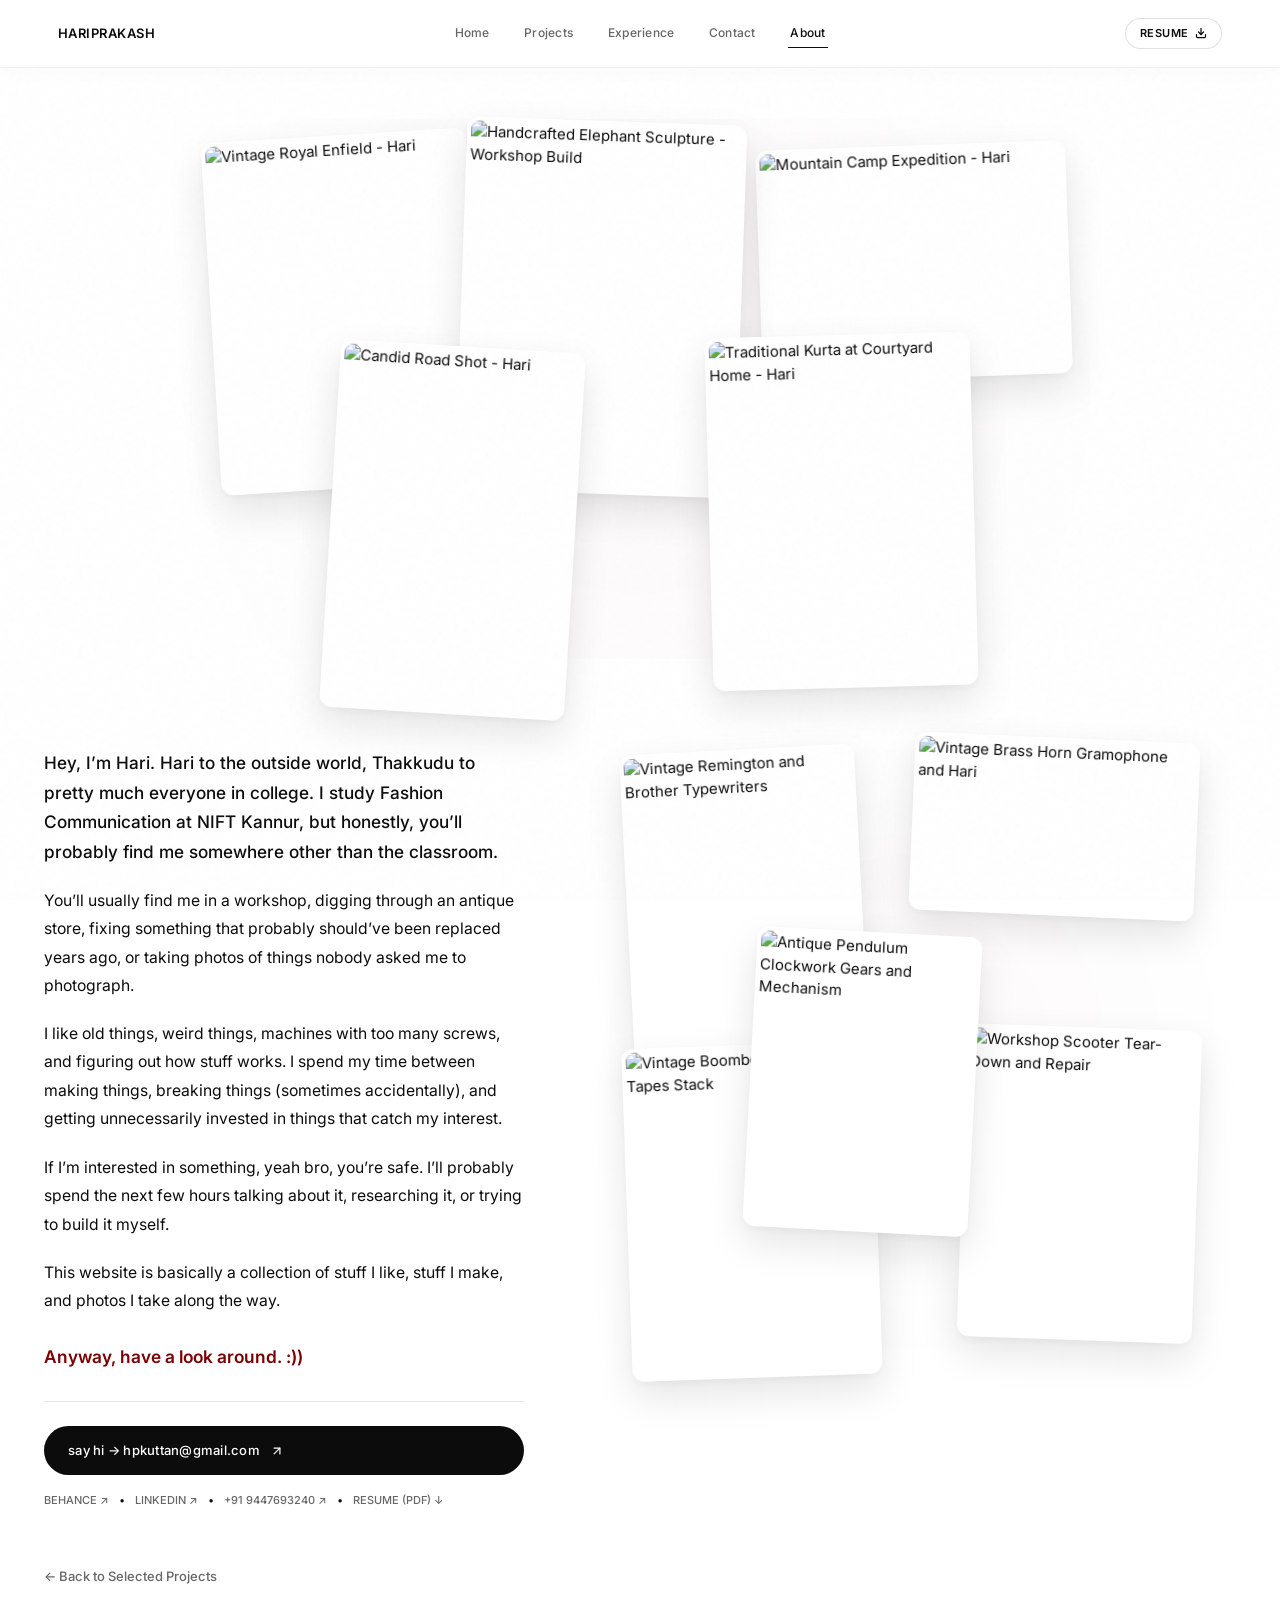
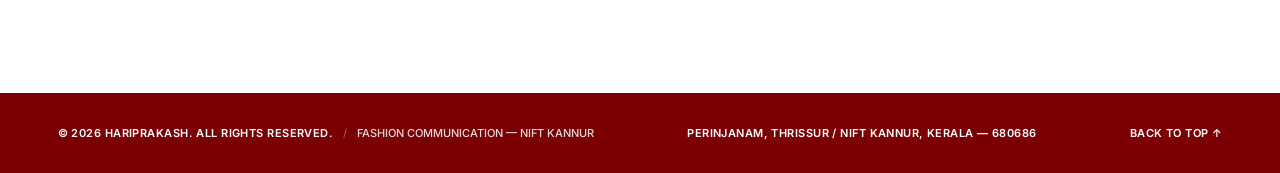
==== about.html @ 0e8cceed "Add files via upload" ====
<!DOCTYPE html>
<html lang="en">
<head>
  <meta charset="UTF-8">
  <meta name="viewport" content="width=device-width, initial-scale=1.0">
  <title>About — Hariprakash | Fashion Communication & 3D Spatial Design</title>
  <link rel="preconnect" href="https://fonts.googleapis.com">
  <link rel="preconnect" href="https://fonts.gstatic.com" crossorigin>
  <link href="https://fonts.googleapis.com/css2?family=Inter:wght@300;400;500;600;700;800&display=swap" rel="stylesheet">
  <link rel="stylesheet" href="styles.css">
</head>
<body class="theme-white">

  <!-- Subtle Paper Grain -->
  <div class="grain-overlay"></div>

  <!-- Top Navigation Bar: Minimalist Translucent Header -->
  <header class="header">
    <div class="header-left">
      <a href="index.html#hero" class="brand-link">
        <span class="brand-name">HARIPRAKASH</span>
      </a>
    </div>

    <nav class="header-nav" id="headerNav">
      <a href="index.html#hero" class="nav-link">Home</a>
      <a href="index.html#projects" class="nav-link">Projects</a>
      <a href="index.html#experience" class="nav-link">Experience</a>
      <a href="index.html#contact" class="nav-link">Contact</a>
      <a href="about.html" class="nav-link active">About</a>
    </nav>

    <div class="header-right">
      <a href="assets/Hariprakash_Resume.pdf" download="Hariprakash_Resume.pdf" class="resume-download-btn" id="resumeDownloadBtn">
        <span class="resume-btn-label">Resume</span>
        <svg class="resume-btn-icon" width="12" height="12" viewBox="0 0 24 24" fill="none" stroke="currentColor" stroke-width="2.5" stroke-linecap="round" stroke-linejoin="round">
          <path d="M21 15v4a2 2 0 0 1-2 2H5a2 2 0 0 1-2-2v-4"></path>
          <polyline points="7 10 12 15 17 10"></polyline>
          <line x1="12" y1="15" x2="12" y2="3"></line>
        </svg>
      </a>
    </div>
  </header>

  <!-- Main Editorial Visual Storytelling: Top Collage (Hari's Photos) + Content & Antiques Section -->
  <main id="mainContent">
    <section class="section about-page-section">

      <!-- ======================================================================
           1. TOP COLLAGE: FULL-WIDTH SCATTERED DESK (HARI'S PHOTOS ONLY)
           ====================================================================== -->
      <div class="about-top-collage-section">
        <div class="interactive-collage-stage top-collage-stage" id="interactiveCollageStage">

          <!-- PHOTO 01: Royal Enfield - Machines with too many screws -->
          <div class="collage-card top-card-1" data-depth="0.05" title="Vintage Royal Enfield // Machines with too many screws">
            <div class="collage-card-inner">
              <img src="assets/about-royal-enfield.jpg" alt="Vintage Royal Enfield - Hari" class="collage-img">
            </div>
          </div>

          <!-- PHOTO 02: Elephant Sculpture Workshop Build -->
          <div class="collage-card top-card-2" data-depth="0.08" title="Workshop & Fest Sculpture Build // Hands-on Making">
            <div class="collage-card-inner">
              <img src="assets/about-elephant-sculpture.jpg" alt="Handcrafted Elephant Sculpture - Workshop Build" class="collage-img">
            </div>
          </div>

          <!-- PHOTO 03: Mountain Camp Expedition -->
          <div class="collage-card top-card-3" data-depth="0.06" title="Outdoor Mountain Highlands & Tent Camp">
            <div class="collage-card-inner">
              <img src="assets/about-mountain-camp.jpg" alt="Mountain Camp Expedition - Hari" class="collage-img">
            </div>
          </div>

          <!-- PHOTO 04: Candid Road Drive -->
          <div class="collage-card top-card-4" data-depth="0.09" title="Spontaneous Frames // Taking photos nobody asked for">
            <div class="collage-card-inner">
              <img src="assets/about-candid-drive.jpg" alt="Candid Road Shot - Hari" class="collage-img">
            </div>
          </div>

          <!-- PHOTO 05: Kerala Tradition & Courtyard -->
          <div class="collage-card top-card-5" data-depth="0.04" title="Kerala Roots // Ancestral Courtyard">
            <div class="collage-card-inner">
              <img src="assets/about-kerala-tradition.jpg" alt="Traditional Kurta at Courtyard Home - Hari" class="collage-img">
            </div>
          </div>

        </div><!-- End top-collage-stage -->
      </div><!-- End about-top-collage-section -->


      <!-- ======================================================================
           2. CONTENT SECTION: DIRECT STORY (LEFT) + ANTIQUES COLLAGE (RIGHT)
           ====================================================================== -->
      <div class="about-content-section" id="aboutContentSection">

        <!-- ==================== LEFT COLUMN: DIRECT STORY ==================== -->
        <div class="about-direct-story-col">
          <div class="about-direct-story">

            <p class="about-lead-p story-reveal-item">
              Hey, I’m Hari. Hari to the outside world, Thakkudu to pretty much everyone in college. I study Fashion Communication at NIFT Kannur, but honestly, you’ll probably find me somewhere other than the classroom.
            </p>

            <p class="story-reveal-item">
              You’ll usually find me in a workshop, digging through an antique store, fixing something that probably should’ve been replaced years ago, or taking photos of things nobody asked me to photograph.
            </p>

            <p class="story-reveal-item">
              I like old things, weird things, machines with too many screws, and figuring out how stuff works. I spend my time between making things, breaking things (sometimes accidentally), and getting unnecessarily invested in things that catch my interest.
            </p>

            <p class="story-reveal-item">
              If I’m interested in something, yeah bro, you’re safe. I’ll probably spend the next few hours talking about it, researching it, or trying to build it myself.
            </p>

            <p class="story-reveal-item">
              This website is basically a collection of stuff I like, stuff I make, and photos I take along the way.
            </p>

            <p class="about-direct-signoff story-reveal-item">
              Anyway, have a look around. :))
            </p>

            <!-- Quick Direct Contact & Links -->
            <div class="about-direct-actions">
              <a href="mailto:hpkuttan@gmail.com" class="contact-primary-btn" data-cursor="EMAIL">
                <span>say hi → hpkuttan@gmail.com</span>
                <svg width="14" height="14" viewBox="0 0 24 24" fill="none" stroke="currentColor" stroke-width="2" stroke-linecap="round" stroke-linejoin="round">
                  <line x1="7" y1="17" x2="17" y2="7"></line>
                  <polyline points="7 7 17 7 17 17"></polyline>
                </svg>
              </a>

              <div class="about-sub-links">
                <a href="https://www.behance.net/harikuttan" target="_blank" rel="noopener" class="subtle-link">BEHANCE ↗</a>
                <span class="sub-sep">•</span>
                <a href="https://www.linkedin.com/in/hariprakash-kannamkulath/" target="_blank" rel="noopener" class="subtle-link">LINKEDIN ↗</a>
                <span class="sub-sep">•</span>
                <a href="tel:+919447693240" class="subtle-link">+91 9447693240 ↗</a>
                <span class="sub-sep">•</span>
                <a href="assets/Hariprakash_Resume.pdf" download="Hariprakash_Resume.pdf" class="subtle-link">RESUME (PDF) ↓</a>
              </div>

              <div class="about-back-box">
                <a href="index.html#projects" class="editorial-back-link">
                  <span>← Back to Selected Projects</span>
                </a>
              </div>
            </div>

          </div><!-- End about-direct-story -->
        </div><!-- End about-direct-story-col -->


        <!-- ==================== RIGHT COLUMN: ANTIQUES & SKILLS COLLAGE ==================== -->
        <div class="about-antiques-col">

          <!-- Antiques Interactive Canvas Stage -->
          <div class="interactive-collage-stage antiques-collage-stage" id="antiquesCollageStage">

            <!-- ANTIQUE 01: Vintage Remington & Brother Typewriters -->
            <div class="collage-card antique-card-1" data-depth="0.06" title="Vintage Typewriters // Remington 20 & Brother Super Deluxe">
              <div class="collage-card-inner">
                <img src="assets/about-antique-typewriters.jpg" alt="Vintage Remington and Brother Typewriters" class="collage-img">
              </div>
            </div>

            <!-- ANTIQUE 02: Brass Horn Gramophone & Vinyl -->
            <div class="collage-card antique-card-2" data-depth="0.09" title="Vintage Brass Horn Gramophone & Vinyl Records">
              <div class="collage-card-inner">
                <img src="assets/about-gramophone-vinyl.jpg" alt="Vintage Brass Horn Gramophone and Hari" class="collage-img">
              </div>
            </div>

            <!-- ANTIQUE 03: Antique Clockwork Mechanism & Brass Gears -->
            <div class="collage-card antique-card-3" data-depth="0.05" title="Antique Clockwork Mechanism // Brass Gears & Pendulum Escapement">
              <div class="collage-card-inner">
                <img src="assets/about-antique-clockwork.jpg" alt="Antique Pendulum Clockwork Gears and Mechanism" class="collage-img">
              </div>
            </div>

            <!-- ANTIQUE 04: Retro Boombox & Cassette Tapes -->
            <div class="collage-card antique-card-4" data-depth="0.08" title="Retro Boombox & Cassette Tape Archive">
              <div class="collage-card-inner">
                <img src="assets/about-retro-boombox.jpg" alt="Vintage Boombox and Cassette Tapes Stack" class="collage-img">
              </div>
            </div>

            <!-- ANTIQUE 05: Workshop Scooter Tear-Down & Repair -->
            <div class="collage-card antique-card-5" data-depth="0.07" title="Workshop // Hands-on Scooter Tear-Down & Mechanical Repair">
              <div class="collage-card-inner">
                <img src="assets/about-workshop-repair.jpg" alt="Workshop Scooter Tear-Down and Repair" class="collage-img">
              </div>
            </div>

          </div><!-- End antiquesCollageStage -->
        </div><!-- End about-antiques-col -->

      </div><!-- End about-content-section -->

    </section>
  </main>

  <!-- Footer with Location Prominently Displayed in Royal Red -->
  <footer class="footer">
    <div class="footer-left">
      <span class="footer-copy">© 2026 HARIPRAKASH. ALL RIGHTS RESERVED.</span>
      <span class="footer-sep">/</span>
      <span class="footer-inst">FASHION COMMUNICATION — NIFT KANNUR</span>
    </div>
    <div class="footer-center">
      <span class="footer-location">PERINJANAM, THRISSUR / NIFT KANNUR, KERALA — 680686</span>
    </div>
    <div class="footer-right">
      <a href="#mainContent" class="back-top-btn" onclick="window.scrollTo({top: 0, behavior: 'smooth'}); return false;">BACK TO TOP ↑</a>
    </div>
  </footer>

  <script src="script.js"></script>
</body>
</html>
---- styles.css ----
/* ==========================================================================
   HARIPRAKASH — FASHION COMMUNICATION & ART DIRECTION
   MINIMALIST PORTFOLIO DESIGN SYSTEM
   TYPOGRAPHY: GLOBALLY ACCEPTED CLEAN SANS-SERIF (INTER)
   ========================================================================== */

:root {
  --bg-primary: #ffffff;
  --bg-secondary: #f8f8f8;
  --bg-tertiary: #f0f0f0;
  --text-main: #0c0c0c;
  --text-muted: #666666;
  --text-light: #999999;
  --border-light: #e5e5e5;
  --border-dark: #0c0c0c;
  --accent-dot: #e23e1d;

  /* Royal Red Brand Signature (matching 3D portrait cutout background) */
  --royal-red: #7a0004;
  --royal-red-dark: #680002;
  --royal-red-light: #8b0006;

  /* Globally Accepted Minimal Font Family */
  --font-primary: 'Inter', -apple-system, BlinkMacSystemFont, 'Segoe UI', Roboto, Helvetica, Arial, sans-serif;

  --page-margin: clamp(20px, 4.5vw, 64px);
  --transition-smooth: cubic-bezier(0.16, 1, 0.3, 1);
}

*, *::before, *::after {
  box-sizing: border-box;
  margin: 0;
  padding: 0;
}

html {
  font-size: 15px;
  scroll-behavior: smooth;
  background-color: var(--bg-primary);
  color: var(--text-main);
  text-rendering: optimizeLegibility;
  -webkit-font-smoothing: antialiased;
}

body {
  font-family: var(--font-primary);
  background-color: var(--bg-primary);
  color: var(--text-main);
  overflow-x: hidden;
  line-height: 1.5;
  cursor: default;
}

/* --------------------------------------------------------------------------
   Subtle Paper Grain Overlay
   -------------------------------------------------------------------------- */
.grain-overlay {
  position: fixed;
  top: 0;
  left: 0;
  width: 100vw;
  height: 100vh;
  pointer-events: none;
  z-index: 999;
  opacity: 0.025;
  background-image: url("data:image/svg+xml,%3Csvg viewBox='0 0 200 200' xmlns='http://www.w3.org/2000/svg'%3E%3Cfilter id='noiseFilter'%3E%3CfeTurbulence type='fractalNoise' baseFrequency='0.85' numOctaves='3' stitchTiles='stitch'/%3E%3C/filter%3E%3Crect width='100%25' height='100%25' filter='url(%23noiseFilter)'/%3E%3C/svg%3E");
}

/* Cursor dot and hover badge caption removed as requested */
.cursor-dot,
.cursor-badge {
  display: none !important;
}

/* --------------------------------------------------------------------------
   Header / Minimalist Editorial Navigation
   -------------------------------------------------------------------------- */
.header {
  position: sticky;
  top: 0;
  width: 100%;
  background: rgba(255, 255, 255, 0.72);
  backdrop-filter: blur(20px) saturate(180%);
  -webkit-backdrop-filter: blur(20px) saturate(180%);
  z-index: 1000;
  display: flex;
  justify-content: space-between;
  align-items: center;
  padding: 18px var(--page-margin);
  border-bottom: 1px solid rgba(0, 0, 0, 0.06);
  box-shadow: 0 4px 20px rgba(0, 0, 0, 0.02);
  font-size: 12px;
  transition: background-color 0.3s ease, border-color 0.3s ease;
}

.header-left {
  display: flex;
  align-items: center;
}

.brand-link {
  text-decoration: none;
  color: var(--text-main);
  display: inline-flex;
  align-items: center;
}

.brand-name {
  font-weight: 600;
  letter-spacing: 0.04em;
  font-size: 13px;
  text-transform: uppercase;
}

.header-nav {
  display: flex;
  align-items: center;
  gap: clamp(14px, 2.4vw, 32px);
}

.nav-link {
  text-decoration: none;
  color: var(--text-muted);
  font-size: 12px;
  font-weight: 500;
  letter-spacing: 0.02em;
  padding: 6px 2px;
  position: relative;
  transition: color 0.2s ease;
}

.nav-link:hover,
.nav-link.active {
  color: var(--text-main);
}

.nav-link.active::after {
  content: '';
  position: absolute;
  bottom: 0;
  left: 0;
  width: 100%;
  height: 1.5px;
  background-color: var(--text-main);
}

.header-right {
  display: flex;
  align-items: center;
  gap: 16px;
}

.resume-download-btn {
  display: inline-flex;
  align-items: center;
  gap: 7px;
  text-decoration: none;
  background: rgba(255, 255, 255, 0.65);
  backdrop-filter: blur(10px);
  -webkit-backdrop-filter: blur(10px);
  color: var(--text-main);
  border: 1px solid rgba(0, 0, 0, 0.12);
  padding: 6px 14px;
  border-radius: 999px;
  font-size: 11px;
  font-weight: 600;
  letter-spacing: 0.04em;
  text-transform: uppercase;
  transition: all 0.25s var(--transition-smooth);
}

.resume-download-btn:hover {
  background: var(--text-main);
  color: #FFFFFF;
  border-color: var(--text-main);
}

.resume-download-btn:hover .resume-btn-icon {
  transform: translateY(1.5px);
}

.resume-btn-icon {
  transition: transform 0.2s ease;
}

/* --------------------------------------------------------------------------
   SCROLL REVEAL (Content & text pop smoothly from bottom on scroll)
   -------------------------------------------------------------------------- */
.scroll-reveal,
.timeline-row.scroll-reveal,
.grid-card.scroll-reveal {
  opacity: 0;
  transform: translate3d(0, 38px, 0);
  transition: opacity 0.95s cubic-bezier(0.22, 1, 0.36, 1),
              transform 0.95s cubic-bezier(0.22, 1, 0.36, 1);
  will-change: opacity, transform;
}

.scroll-reveal.is-revealed,
.timeline-row.scroll-reveal.is-revealed,
.grid-card.scroll-reveal.is-revealed {
  opacity: 1;
  transform: translate3d(0, 0, 0);
}

/* Maintain smooth hover on cards after reveal */
.grid-card.scroll-reveal.is-revealed:hover {
  transform: translate3d(0, -4px, 0);
  transition: transform 0.25s var(--transition-smooth);
}

@media (prefers-reduced-motion: reduce) {
  .scroll-reveal {
    opacity: 1 !important;
    transform: none !important;
    transition: none !important;
  }
}

/* --------------------------------------------------------------------------
   Sections & General Layout
   -------------------------------------------------------------------------- */
.section {
  padding: 0 var(--page-margin);
}

.folio-tag {
  display: inline-block;
  font-size: 11px;
  font-weight: 500;
  color: var(--text-light);
  letter-spacing: 0.06em;
  text-transform: uppercase;
  margin-bottom: 24px;
}

.editorial-divider {
  display: flex;
  align-items: center;
  padding: 18px var(--page-margin);
  border-top: 1px solid var(--border-light);
  border-bottom: 1px solid var(--border-light);
  background: var(--bg-primary);
  font-size: 11px;
  font-weight: 500;
  color: var(--text-muted);
  letter-spacing: 0.04em;
  gap: 20px;
}

.divider-line {
  flex: 1;
  height: 1px;
  background: var(--border-light);
}

.projects-section-header,
.experience-section-header,
.contact-section-header {
  padding: 0;
  background: var(--bg-primary);
}

.projects-section-header {
  padding-top: clamp(36px, 4.5vw, 56px);
}

.experience-section-header,
.contact-section-header {
  padding-top: clamp(48px, 6vw, 76px);
}

.projects-header-inner,
.experience-header-inner,
.contact-header-inner {
  display: flex;
  justify-content: space-between;
  align-items: center;
}

.projects-heading,
.experience-heading,
.contact-heading {
  font-size: clamp(1.8rem, 2.8vw, 2.6rem);
  font-weight: 800;
  letter-spacing: -0.035em;
  color: var(--royal-red);
  margin: 0;
  line-height: 1.1;
}

.view-switch {
  display: flex;
  align-items: center;
  gap: 8px;
  font-size: 11px;
}

.view-btn {
  background: none;
  border: none;
  color: var(--text-light);
  cursor: pointer;
  font-family: inherit;
  font-size: 11px;
  font-weight: 600;
  letter-spacing: 0.05em;
  padding: 4px 6px;
  transition: color 0.2s ease;
}

.view-btn.active, .view-btn:hover {
  color: var(--text-main);
  text-decoration: underline;
  text-underline-offset: 4px;
}

.view-switch .divider {
  color: var(--border-main);
  font-size: 11px;
}

/* --------------------------------------------------------------------------
   HERO: Minimalist Reference Layout (Large Display Name, Role, Bio & Portrait)
   -------------------------------------------------------------------------- */
.hero-section {
  position: relative;
  height: calc(100vh - 72px);
  min-height: calc(100vh - 72px);
  background-color: var(--bg-primary);
  display: flex;
  align-items: center;
  justify-content: center;
  padding: 0 var(--page-margin);
  box-sizing: border-box;
}

.hero-reference-grid {
  display: grid;
  grid-template-columns: 390px 1fr;
  gap: clamp(40px, 5vw, 80px);
  align-items: center;
  justify-content: center;
  width: 100%;
  max-width: 1100px;
  margin: 0 auto;
}

/* Left Column: Portrait Image */
.hero-image-col, .hero-left-col {
  display: flex;
  flex-direction: column;
  align-items: center;
  justify-content: center;
  width: 100%;
}

/* Right Column: Left-Aligned Text Content */
.hero-content-col, .hero-right-col {
  display: flex;
  flex-direction: column;
  align-items: flex-start;
  justify-content: center;
  text-align: left;
  width: 100%;
}

.hero-greeting {
  font-size: clamp(1.8rem, 3.6vw, 3.2rem);
  font-weight: 500;
  letter-spacing: -0.03em;
  color: var(--text-main);
  line-height: 1.1;
  margin-bottom: 6px;
  text-align: left;
}

.hero-giant-name {
  font-size: clamp(2.6rem, 5.2vw, 4.8rem);
  font-weight: 800;
  line-height: 1.04;
  letter-spacing: -0.035em;
  color: var(--royal-red);
  margin: 0;
  text-align: left;
}

.hero-roles-primary {
  font-size: clamp(1.2rem, 1.9vw, 1.75rem);
  font-weight: 500;
  letter-spacing: -0.02em;
  color: var(--text-muted);
  margin-top: 14px;
  line-height: 1.3;
  text-align: left;
}

.hero-statement-text {
  font-size: clamp(1rem, 1.15vw, 1.15rem);
  line-height: 1.65;
  color: var(--text-secondary);
  max-width: 520px;
  margin-top: 20px;
  font-weight: 350;
  text-align: left;
  margin-left: 0;
  margin-right: auto;
}

/* --------------------------------------------------------------------------
   PORTRAIT: Large & Prominent Cutout Framed Neatly by Background Solid Plane
   -------------------------------------------------------------------------- */
.portrait-3d-wrapper,
.portrait-card-container {
  width: 100%;
  max-width: 390px;
  display: flex;
  flex-direction: column;
  align-items: center;
  perspective: 1200px;
}

.portrait-stage,
.portrait-rounded-card {
  position: relative;
  width: 100%;
  aspect-ratio: 4 / 4.7;
  border-radius: 28px;
  transform-style: preserve-3d;
  cursor: pointer;
  overflow: visible; /* Allows head to pop out cleanly over the top on hover */
  transition: transform 0.28s cubic-bezier(0.2, 0.8, 0.2, 1), box-shadow 0.35s ease;
  will-change: transform;
}

.portrait-stage:hover,
.portrait-rounded-card:hover {
  box-shadow: 0 28px 65px -15px rgba(80, 0, 5, 0.65), 0 14px 30px -6px rgba(0, 0, 0, 0.45);
}

/* Layer 1: Solid Royal Red Box (Anchored Backdrop) */
.portrait-royal-box,
.portrait-red-bg {
  position: absolute;
  inset: 0;
  width: 100%;
  height: 100%;
  border-radius: 28px;
  background-color: var(--royal-red);
  background: radial-gradient(circle at 50% 28%, var(--royal-red-light) 0%, var(--royal-red-dark) 100%);
  border: 1px solid rgba(255, 255, 255, 0.08);
  box-shadow: 0 20px 48px -12px rgba(80, 0, 5, 0.45), 0 8px 24px -6px rgba(0, 0, 0, 0.25);
  overflow: hidden;
  pointer-events: none;
  transform: translateZ(0);
}

/* Layer 2: Subject Cutout - Resting Position Kept Intact, Pops Out on Hover */
.portrait-photo,
.portrait-popout-photo {
  position: absolute;
  bottom: 0;
  left: 50%;
  width: auto;
  max-width: 94%;
  height: 89%;
  object-fit: contain;
  object-position: center bottom;
  display: block;
  z-index: 10;
  pointer-events: none;
  transform-origin: center bottom;
  border-radius: 0 0 28px 28px;
  transform: translateX(-50%) translateY(0) translateZ(16px) scale(1);
  filter: drop-shadow(0 12px 22px rgba(0, 0, 0, 0.4));
  transition: transform 0.35s cubic-bezier(0.16, 1, 0.3, 1), filter 0.35s ease;
  will-change: transform, filter;
}

.portrait-stage:hover .portrait-popout-photo,
.portrait-rounded-card:hover .portrait-popout-photo {
  transform: translateX(-50%) translateY(-24px) translateZ(62px) scale(1.12);
  filter: drop-shadow(0 26px 36px rgba(0, 0, 0, 0.65));
}

/* Layer 3: 3D Specular Sheen Layer */
.portrait-glare {
  position: absolute;
  top: 0;
  left: 0;
  width: 100%;
  height: 100%;
  z-index: 3;
  pointer-events: none;
  border-radius: 28px;
  background: radial-gradient(circle at 50% 30%, rgba(255, 255, 255, 0.18) 0%, transparent 65%);
  opacity: 0.5;
  transition: opacity 0.35s ease;
}

.portrait-stage:hover .portrait-glare,
.portrait-rounded-card:hover .portrait-glare {
  opacity: 0.85;
}

.portrait-location-caption {
  font-size: 12px;
  font-weight: 400;
  color: var(--text-muted);
  text-align: left;
  margin-top: 14px;
  font-family: var(--font-mono, monospace);
  letter-spacing: -0.01em;
}

.portrait-location-caption:empty,
.about-image-caption:empty {
  display: none;
  margin: 0;
  padding: 0;
}


/* --------------------------------------------------------------------------
   JOURNAL ENTRIES: Architectural Spacing
   -------------------------------------------------------------------------- */
.journal-entry {
  padding: clamp(64px, 8vw, 120px) var(--page-margin);
  border-bottom: 1px solid var(--border-light);
}

.entry-meta-bar {
  display: grid;
  grid-template-columns: 80px 1fr auto;
  align-items: baseline;
  margin-bottom: 24px;
  padding-bottom: 14px;
  border-bottom: 1px solid var(--border-light);
}

.entry-id {
  font-size: 11px;
  font-weight: 500;
  color: var(--text-light);
  letter-spacing: 0.04em;
}

.entry-title-wrap {
  display: flex;
  align-items: baseline;
  gap: 20px;
  flex-wrap: wrap;
}

.entry-title {
  font-weight: 500;
  font-size: clamp(1.4rem, 2.2vw, 2.2rem);
  letter-spacing: -0.025em;
  color: var(--text-main);
}

.entry-category {
  font-size: 11px;
  font-weight: 500;
  color: var(--text-muted);
  letter-spacing: 0.04em;
}

.entry-year {
  font-size: 11px;
  color: var(--text-light);
}

/* ==========================================================================
   4x4 PROJECTS GRID (AFTER US! SIGNATURE MINIMALIST STYLE)
   ========================================================================== */
.grid-section {
  padding: 0;
  width: 100%;
}

.projects-grid-4x4 {
  display: grid;
  grid-template-columns: repeat(4, 1fr);
  gap: clamp(24px, 2.5vw, 44px);
  padding: clamp(16px, 1.8vw, 24px) 0 0;
}

.grid-card {
  display: flex;
  flex-direction: column;
  cursor: pointer;
}

.grid-card:hover {
  transform: translateY(-3px);
  transition: transform 0.25s var(--transition-smooth);
}

.card-meta-bar {
  display: none !important;
}

.card-media-box.kinetic-media-box {
  width: 100%;
  aspect-ratio: 16 / 11;
  background: var(--bg-secondary);
  overflow: hidden;
  position: relative;
  border-radius: 8px;
  border: 1px solid var(--border-light);
  margin-bottom: 16px;
  box-shadow: 0 2px 8px rgba(0, 0, 0, 0.03);
}

.card-media-box .entry-img {
  width: 100%;
  height: 100%;
  object-fit: cover;
  transition: transform 0.8s var(--transition-smooth);
}

.grid-card:hover .card-media-box .entry-img {
  transform: scale(1.04);
}

.card-content {
  display: flex;
  flex-direction: column;
  gap: 6px;
}

.card-title {
  font-size: 17px;
  font-weight: 700;
  color: var(--text-main);
  letter-spacing: -0.02em;
  line-height: 1.25;
  margin-top: 4px;
  transition: color 0.2s ease;
}

.grid-card:hover .card-title {
  color: var(--royal-red);
}

.card-category {
  font-size: 10px;
  font-weight: 600;
  color: var(--text-muted);
  letter-spacing: 0.05em;
  text-transform: uppercase;
}

.card-statement {
  font-size: 12px;
  color: var(--text-muted);
  font-weight: 300;
  line-height: 1.5;
  margin-top: 4px;
  display: -webkit-box;
  -webkit-line-clamp: 2;
  -webkit-box-orient: vertical;
  overflow: hidden;
}

.card-tools-line {
  display: flex;
  flex-wrap: wrap;
  gap: 6px;
  margin-top: 8px;
}

.tool-tag-sm {
  font-size: 10px;
  font-weight: 500;
  color: var(--text-muted);
  background: rgba(0, 0, 0, 0.03);
  backdrop-filter: blur(6px);
  -webkit-backdrop-filter: blur(6px);
  padding: 3px 8px;
  border-radius: 4px;
  border: 1px solid rgba(0, 0, 0, 0.06);
}

/* ENTRY 01: Panoramic Wide (Retained for Individual Full Views) */
.entry-media-wrapper.kinetic-media-box {
  width: 100%;
  aspect-ratio: 21 / 9;
  background: var(--bg-secondary);
  overflow: hidden;
  position: relative;
  cursor: pointer;
  border-radius: 8px;
  border: 1px solid var(--border-light);
}

.kinetic-inner {
  width: 100%;
  height: 100%;
  position: relative;
  overflow: hidden;
  border-radius: 8px;
}

.entry-img {
  width: 100%;
  height: 100%;
  object-fit: cover;
  transition: transform 0.8s var(--transition-smooth);
}

.kinetic-media-box:hover .entry-img {
  transform: scale(1.02);
}

.media-annotation-pill {
  display: none !important;
}

.entry-footer-notes {
  display: grid;
  grid-template-columns: 1.4fr 1fr;
  gap: 40px;
  margin-top: 24px;
}

.field-note .label {
  display: block;
  font-size: 10px;
  font-weight: 600;
  color: var(--text-light);
  margin-bottom: 8px;
  letter-spacing: 0.06em;
}

.field-note p {
  font-size: 0.95rem;
  line-height: 1.6;
  color: var(--text-muted);
  max-width: 620px;
  font-weight: 300;
}

.field-meta {
  display: flex;
  flex-direction: column;
  gap: 8px;
  font-size: 12px;
  color: var(--text-muted);
}

.meta-title {
  color: var(--text-light);
  font-weight: 500;
  margin-right: 6px;
}

/* ENTRY 02: Asymmetric Diptych */
.diptych-grid {
  display: grid;
  grid-template-columns: 1.1fr 1.3fr;
  gap: clamp(30px, 5vw, 70px);
  align-items: flex-start;
}

.diptych-col {
  cursor: pointer;
  transition: transform 0.2s ease-out;
}

.diptych-image-wrap {
  position: relative;
  width: 100%;
  aspect-ratio: 4 / 3;
  overflow: hidden;
  background: var(--bg-secondary);
  border: 1px solid var(--border-light);
}

.diptych-image-wrap.landscape {
  aspect-ratio: 16 / 10;
  margin-top: 30px;
}

.diptych-image-wrap:hover .entry-img {
  transform: scale(1.02);
}

.media-stamp {
  position: absolute;
  bottom: 12px;
  left: 12px;
  background: rgba(255, 255, 255, 0.94);
  padding: 4px 8px;
  font-size: 9px;
  font-weight: 500;
  color: var(--text-main);
  letter-spacing: 0.04em;
}

.diptych-caption {
  margin-top: 12px;
  font-size: 11px;
  color: var(--text-light);
}

.editorial-quote-box {
  margin-top: 40px;
  padding: 24px;
  background: var(--bg-secondary);
  border-left: 2px solid var(--text-main);
}

.journal-quote {
  font-size: clamp(1.15rem, 1.6vw, 1.45rem);
  font-weight: 400;
  line-height: 1.4;
  color: var(--text-main);
  margin-bottom: 14px;
  letter-spacing: -0.01em;
}

.quote-author {
  display: block;
  font-size: 10px;
  font-weight: 600;
  color: var(--text-muted);
  letter-spacing: 0.06em;
  font-style: normal;
}

/* ENTRY 03: Motion Canvas */
.motion-canvas-wrapper {
  position: relative;
  width: 100%;
  aspect-ratio: 16 / 9;
  background: #000000;
  overflow: hidden;
  cursor: pointer;
}

.motion-video-mockup {
  position: relative;
  width: 100%;
  height: 100%;
}

.ambient-video {
  width: 100%;
  height: 100%;
  object-fit: cover;
  opacity: 0.88;
  filter: contrast(1.1);
  transition: opacity 0.5s ease;
}

.motion-canvas-wrapper:hover .ambient-video {
  opacity: 0.98;
}

.motion-typography-overlay {
  position: absolute;
  top: 50%;
  left: 0;
  width: 100%;
  transform: translateY(-50%);
  pointer-events: none;
  overflow: hidden;
  mix-blend-mode: difference;
}

.kinetic-text-track {
  display: flex;
  white-space: nowrap;
  animation: marquee-scroll 22s linear infinite;
}

.marquee-item {
  font-weight: 700;
  font-size: clamp(2.5rem, 6vw, 6.5rem);
  color: #ffffff;
  letter-spacing: -0.03em;
  padding-right: 40px;
}

@keyframes marquee-scroll {
  0% { transform: translateX(0); }
  100% { transform: translateX(-50%); }
}

.motion-badge {
  position: absolute;
  bottom: 20px;
  left: 20px;
  background: rgba(255, 255, 255, 0.95);
  padding: 6px 12px;
  font-size: 10px;
  font-weight: 600;
  color: #000;
  display: flex;
  align-items: center;
  gap: 8px;
  letter-spacing: 0.04em;
}

/* ENTRY 04 & 06: Speculative Grids */
.speculative-grid {
  display: grid;
  grid-template-columns: 1.5fr 1fr;
  gap: 40px;
  align-items: center;
  cursor: pointer;
}

.specimen-hero-visual {
  position: relative;
  width: 100%;
  aspect-ratio: 16 / 10;
  overflow: hidden;
  background: var(--bg-secondary);
  border: 1px solid var(--border-light);
}

.specimen-hero-visual:hover .entry-img {
  transform: scale(1.02);
}

.specimen-overlay-hud {
  position: absolute;
  top: 14px;
  right: 14px;
  display: flex;
  flex-direction: column;
  gap: 4px;
  font-size: 9px;
  font-weight: 600;
  color: var(--text-main);
  background: rgba(255, 255, 255, 0.92);
  padding: 5px 8px;
  letter-spacing: 0.04em;
}

.specimen-aside {
  display: flex;
  flex-direction: column;
  gap: 16px;
}

.specimen-tag {
  font-size: 10px;
  font-weight: 600;
  color: var(--text-light);
  letter-spacing: 0.06em;
}

.specimen-title {
  font-size: clamp(1.4rem, 2.2vw, 2.2rem);
  font-weight: 400;
  line-height: 1.2;
  letter-spacing: -0.025em;
  color: var(--text-main);
}

.specimen-text {
  font-size: 0.95rem;
  color: var(--text-muted);
  line-height: 1.6;
  font-weight: 300;
}

.specimen-link {
  font-size: 11px;
  font-weight: 500;
  color: var(--text-main);
  text-decoration: underline;
  text-underline-offset: 4px;
  margin-top: 8px;
}

/* --------------------------------------------------------------------------
   INDEX VIEW (Swiss Inventory Mode)
   -------------------------------------------------------------------------- */
.view-container {
  display: none;
}

.view-container.active {
  display: block;
}

.index-view {
  padding: 40px var(--page-margin) 100px;
  position: relative;
}

.index-header-row {
  display: grid;
  grid-template-columns: 60px 2.5fr 2fr 1.5fr 100px 100px;
  padding: 14px 0;
  border-bottom: 1px solid var(--text-main);
  font-size: 11px;
  font-weight: 600;
  color: var(--text-muted);
  letter-spacing: 0.04em;
}

.index-row {
  display: grid;
  grid-template-columns: 60px 2.5fr 2fr 1.5fr 100px 100px;
  padding: 22px 0;
  border-bottom: 1px solid var(--border-light);
  font-size: 13px;
  align-items: baseline;
  cursor: pointer;
  transition: padding-left 0.25s var(--transition-smooth), background-color 0.2s ease;
}

.index-row:hover {
  background-color: var(--bg-secondary);
  padding-left: 14px;
}

.index-row .idx-no {
  font-size: 11px;
  font-weight: 500;
  color: var(--text-light);
}

.index-row .idx-title strong {
  font-weight: 500;
  letter-spacing: -0.01em;
}

.index-row .idx-disc {
  color: var(--text-muted);
}

.index-row .idx-client {
  font-size: 12px;
  color: var(--text-muted);
}

.index-row .idx-year {
  font-size: 11px;
  color: var(--text-light);
}

.index-row .idx-action {
  font-size: 11px;
  font-weight: 500;
  color: var(--text-main);
}

/* Floating Image Preview on Index Hover */
.floating-preview {
  position: fixed;
  width: 280px;
  aspect-ratio: 16 / 10;
  pointer-events: none;
  z-index: 5000;
  opacity: 0;
  transform: translate(-50%, -50%) scale(0.9);
  transition: opacity 0.25s ease, transform 0.25s var(--transition-smooth);
  box-shadow: 0 15px 35px rgba(0,0,0,0.1);
  border: 1px solid var(--border-light);
  overflow: hidden;
  background: var(--bg-secondary);
}

.floating-preview.visible {
  opacity: 1;
  transform: translate(-50%, -50%) scale(1);
}

.floating-preview img {
  width: 100%;
  height: 100%;
  object-fit: cover;
}

/* --------------------------------------------------------------------------
   ABOUT SECTION
   -------------------------------------------------------------------------- */
.about-section {
  padding-bottom: 120px;
}

.about-grid {
  display: grid;
  grid-template-columns: 1.4fr 1fr;
  gap: clamp(40px, 6vw, 90px);
  margin-top: 48px;
}

.about-lead {
  font-size: clamp(1.6rem, 2.6vw, 2.6rem);
  font-weight: 400;
  line-height: 1.25;
  letter-spacing: -0.025em;
  margin-bottom: 32px;
  color: var(--text-main);
}

.about-body p {
  font-size: 1rem;
  color: var(--text-muted);
  line-height: 1.7;
  margin-bottom: 20px;
  font-weight: 300;
}

.about-sidebar {
  display: flex;
  flex-direction: column;
  gap: 36px;
  padding-left: clamp(20px, 3vw, 40px);
  border-left: 1px solid var(--border-light);
}

.block-title {
  display: block;
  font-size: 10px;
  font-weight: 600;
  color: var(--text-light);
  letter-spacing: 0.06em;
  margin-bottom: 12px;
}

.specs-list {
  list-style: none;
  display: flex;
  flex-direction: column;
  gap: 8px;
  font-size: 13px;
  color: var(--text-main);
}

.contact-email a {
  font-size: 1.15rem;
  color: var(--text-main);
  text-decoration: underline;
  text-underline-offset: 4px;
}

.social-links {
  display: flex;
  flex-wrap: wrap;
  gap: 16px;
  margin-top: 12px;
}

.subtle-link {
  font-size: 11px;
  font-weight: 500;
  color: var(--text-muted);
  text-decoration: none;
  transition: color 0.2s ease;
}

.subtle-link:hover {
  color: var(--text-main);
}

/* --------------------------------------------------------------------------
   ABOUT STANDALONE PAGE: TOP COLLAGE (HARI'S PHOTOS) + DIRECT STORY & ANTIQUES COLLAGE
   -------------------------------------------------------------------------- */
.about-page-section {
  padding-top: clamp(32px, 4vw, 56px);
  padding-bottom: clamp(70px, 8vw, 120px);
  max-width: 1440px;
  margin: 0 auto;
  padding-left: clamp(20px, 3.5vw, 44px);
  padding-right: clamp(20px, 3.5vw, 44px);
}

/* ==================== 1. TOP COLLAGE: FULL-WIDTH SCATTERED DESK (HARI'S IMAGES ONLY) ==================== */
.about-top-collage-section {
  margin-bottom: clamp(60px, 7vw, 90px);
  width: 100%;
}

/* Interactive Collage Stages */
.interactive-collage-stage {
  position: relative;
  width: 100%;
  border-radius: 20px;
  overflow: visible;
  perspective: 1400px;
  touch-action: pan-y;
  background: radial-gradient(circle at 50% 50%, rgba(122, 0, 4, 0.025) 0%, transparent 75%);
}

.top-collage-stage {
  min-height: 520px;
  height: 540px;
}

/* Common Collage Card Elements */
.collage-card {
  position: absolute;
  border-radius: 12px;
  background: #ffffff;
  box-shadow: 0 16px 38px rgba(0, 0, 0, 0.10), 0 3px 8px rgba(0, 0, 0, 0.04);
  border: 4px solid #ffffff;
  cursor: pointer;
  overflow: hidden;
  will-change: transform;
  transform-origin: center center;
  transition: transform 0.35s cubic-bezier(0.16, 1, 0.3, 1), box-shadow 0.35s ease, opacity 0.3s ease, filter 0.3s ease;
  user-select: none;
}

.collage-card-inner {
  position: relative;
  width: 100%;
  height: 100%;
  overflow: hidden;
  border-radius: 8px;
}

.collage-img {
  width: 100%;
  height: 100%;
  object-fit: cover;
  display: block;
  pointer-events: none;
  transition: transform 0.5s ease;
}

/* Card Hover Elevation & Physics */
.collage-card:hover {
  z-index: 70 !important;
  box-shadow: 0 32px 70px rgba(0, 0, 0, 0.22), 0 8px 18px rgba(0, 0, 0, 0.08);
}

.collage-card.is-active-top {
  z-index: 90 !important;
  box-shadow: 0 36px 80px rgba(0, 0, 0, 0.28), 0 10px 24px rgba(0, 0, 0, 0.1);
}

.collage-card:hover .collage-img {
  transform: scale(1.04);
}

.interactive-collage-stage.has-hover .collage-card:not(:hover) {
  opacity: 0.72;
  filter: saturate(0.8);
}

/* Coordinates for the 5 Cards in Top Collage (Tight, Overlapping Tabletop Cluster) */
.top-collage-stage .top-card-1 {
  /* Vintage Royal Enfield */
  top: 15px;
  left: 14%;
  width: 265px;
  aspect-ratio: 3/4;
  --base-rot: -3.5deg;
  z-index: 10;
}

.top-collage-stage .top-card-2 {
  /* Elephant Workshop Build */
  top: 0px;
  left: 35%;
  width: 280px;
  aspect-ratio: 3/4;
  --base-rot: 2deg;
  z-index: 12;
}

.top-collage-stage .top-card-3 {
  /* Mountain Camp Expedition */
  top: 25px;
  right: 14%;
  width: 310px;
  aspect-ratio: 4/3;
  --base-rot: -2deg;
  z-index: 9;
}

.top-collage-stage .top-card-4 {
  /* Candid Road Drive */
  top: 225px;
  left: 24%;
  width: 245px;
  aspect-ratio: 2/3;
  --base-rot: 3.5deg;
  z-index: 14;
}

.top-collage-stage .top-card-5 {
  /* Kerala Tradition Courtyard */
  top: 215px;
  right: 22%;
  width: 265px;
  aspect-ratio: 3/4;
  --base-rot: -1.5deg;
  z-index: 13;
}


/* ==================== 2. CONTENT SECTION: DIRECT STORY (LEFT) + ANTIQUES COLLAGE (RIGHT) ==================== */
.about-content-section {
  display: grid;
  grid-template-columns: minmax(360px, 480px) 1fr;
  gap: clamp(40px, 5vw, 72px);
  align-items: start;
  width: 100%;
}

/* Left Column: Direct Story Content */
.about-direct-story-col {
  position: sticky;
  top: 96px;
  align-self: start;
}

.about-direct-story {
  display: flex;
  flex-direction: column;
  gap: 20px;
  font-size: 1.05rem;
  line-height: 1.8;
  color: var(--text-main);
  font-weight: 400;
}

.about-direct-story p {
  margin: 0;
}

/* Scroll Revealing Paragraph Items */
.story-reveal-item {
  opacity: 0;
  transform: translate3d(0, 26px, 0);
  transition: opacity 0.85s cubic-bezier(0.22, 1, 0.36, 1),
              transform 0.85s cubic-bezier(0.22, 1, 0.36, 1);
  will-change: opacity, transform;
}

.story-reveal-item.is-revealed {
  opacity: 1;
  transform: translate3d(0, 0, 0);
}

.about-direct-story .about-lead-p {
  font-size: 1.15rem;
  font-weight: 500;
  line-height: 1.72;
  color: var(--text-main);
}

.about-direct-story .about-direct-signoff {
  font-size: 1.16rem;
  font-weight: 600;
  color: var(--royal-red);
  margin-top: 6px;
}

.about-direct-actions {
  display: flex;
  flex-direction: column;
  gap: 16px;
  padding-top: 24px;
  margin-top: 8px;
  border-top: 1px solid var(--border-light);
}

.about-sub-links {
  display: flex;
  align-items: center;
  gap: 10px;
  flex-wrap: wrap;
  font-size: 11px;
}

.sub-sep {
  color: var(--border-main);
}

.about-back-box {
  margin-top: 6px;
}

/* Right Column: Antiques & Workshop Archive Collage (Tight, Overlapping Cluster) */
.about-antiques-col {
  position: relative;
  width: 100%;
}

.antiques-collage-stage {
  min-height: 580px;
  height: 600px;
}

/* Coordinates for 5 Antiques & Workshop Cards */
.antiques-collage-stage .antique-card-1 {
  /* Vintage Remington & Brother Typewriters */
  top: 15px;
  left: 6%;
  width: 235px;
  aspect-ratio: 3/4;
  --base-rot: -3deg;
  z-index: 10;
}

.antiques-collage-stage .antique-card-2 {
  /* Brass Horn Gramophone & Vinyl */
  top: 10px;
  right: 6%;
  width: 285px;
  aspect-ratio: 16/10;
  --base-rot: 2.5deg;
  z-index: 11;
}

.antiques-collage-stage .antique-card-3 {
  /* Antique Clockwork Gears & Escapement */
  top: 195px;
  left: 25%;
  width: 225px;
  aspect-ratio: 3/4;
  --base-rot: 3deg;
  z-index: 14;
}

.antiques-collage-stage .antique-card-4 {
  /* Retro Boombox & Cassettes */
  top: 315px;
  left: 6%;
  width: 250px;
  aspect-ratio: 3/4;
  --base-rot: -2deg;
  z-index: 12;
}

.antiques-collage-stage .antique-card-5 {
  /* Workshop Scooter Tear-Down & Repair */
  top: 295px;
  right: 6%;
  width: 235px;
  aspect-ratio: 3/4;
  --base-rot: 2deg;
  z-index: 13;
}

/* ==================== RESPONSIVE STACKING FOR TABLETS & MOBILE ==================== */
@media (max-width: 1024px) {
  .about-content-section {
    grid-template-columns: 1fr;
    gap: 48px;
  }

  .about-direct-story-col {
    position: static;
  }

  .interactive-collage-stage {
    min-height: auto !important;
    height: auto !important;
    display: grid !important;
    grid-template-columns: repeat(2, 1fr) !important;
    gap: 20px !important;
    padding: 10px 0 !important;
  }

  .interactive-collage-stage .collage-card {
    position: relative !important;
    top: auto !important;
    left: auto !important;
    right: auto !important;
    bottom: auto !important;
    width: 100% !important;
    aspect-ratio: auto !important;
    height: 320px !important;
  }
}

@media (max-width: 640px) {
  .interactive-collage-stage {
    grid-template-columns: 1fr !important;
    gap: 24px !important;
  }

  .interactive-collage-stage .collage-card {
    height: 350px !important;
  }
}

/* Unboxed Editorial Collaboration Footer */
.about-editorial-collab {
  padding-top: clamp(48px, 6vw, 80px);
  border-top: 1px solid var(--border-light);
  display: flex;
  flex-direction: column;
  gap: 24px;
}

.editorial-collab-title {
  font-size: clamp(1.8rem, 3.5vw, 2.6rem);
  font-weight: 700;
  letter-spacing: -0.025em;
  line-height: 1.2;
  color: var(--text-main);
  margin: 0;
}

.editorial-collab-title em {
  font-style: italic;
  font-weight: 400;
  color: var(--royal-red);
}

.editorial-collab-sub {
  font-size: 1.05rem;
  line-height: 1.6;
  color: var(--text-secondary);
  max-width: 680px;
  margin: 0;
  font-weight: 350;
}

.editorial-collab-actions {
  display: flex;
  flex-wrap: wrap;
  align-items: center;
  gap: 16px;
  margin-top: 12px;
}

.editorial-back-link {
  display: inline-flex;
  align-items: center;
  gap: 8px;
  font-size: 13px;
  font-weight: 500;
  text-decoration: none;
  color: var(--text-muted);
  margin-top: 32px;
  transition: color 0.2s ease, transform 0.2s ease;
}

.editorial-back-link:hover {
  color: var(--royal-red);
  transform: translateX(-4px);
}

/* --------------------------------------------------------------------------
   EXPERIENCE SECTION (Editorial Timeline & Academic Chronology)
   -------------------------------------------------------------------------- */
.experience-section {
  padding-bottom: 0;
}

.experience-container {
  margin-top: clamp(16px, 1.8vw, 24px);
  padding: 0;
}

.experience-timeline {
  display: flex;
  flex-direction: column;
}

.timeline-row {
  display: grid;
  grid-template-columns: 240px 1fr;
  gap: clamp(24px, 4vw, 60px);
  padding: 32px 0;
  border-top: 1px solid var(--border-light);
}

.timeline-row:last-child {
  border-bottom: 1px solid var(--border-light);
}

.timeline-meta {
  display: flex;
  flex-direction: column;
  gap: 6px;
}

.timeline-period {
  font-size: 12px;
  font-weight: 600;
  letter-spacing: 0.04em;
  color: var(--text-main);
}

.timeline-type {
  font-size: 10px;
  font-weight: 600;
  letter-spacing: 0.06em;
  text-transform: uppercase;
  color: var(--text-light);
}

.timeline-body {
  display: flex;
  flex-direction: column;
}

.timeline-role {
  font-size: 1.25rem;
  font-weight: 600;
  letter-spacing: -0.015em;
  color: var(--text-main);
  margin-bottom: 4px;
}

.timeline-org {
  font-size: 13px;
  font-weight: 500;
  color: var(--text-muted);
  margin-bottom: 14px;
}

.timeline-desc {
  font-size: 0.95rem;
  color: var(--text-muted);
  line-height: 1.65;
  margin-bottom: 16px;
  font-weight: 300;
  max-width: 720px;
}

.timeline-desc em {
  font-style: normal;
  font-weight: 500;
  color: var(--text-main);
}

.timeline-tags {
  display: flex;
  flex-wrap: wrap;
  gap: 8px;
}

/* --------------------------------------------------------------------------
   CONTACT SECTION (Editorial Collaboration & Direct Channels)
   -------------------------------------------------------------------------- */
.contact-section {
  padding-bottom: clamp(60px, 8vw, 100px);
}

.contact-grid {
  display: grid;
  grid-template-columns: 1.4fr 1fr;
  gap: clamp(40px, 6vw, 90px);
  margin-top: clamp(16px, 1.8vw, 24px);
}

.contact-main {
  display: flex;
  flex-direction: column;
}

.contact-headline {
  font-size: clamp(1.25rem, 1.8vw, 1.7rem);
  font-weight: 400;
  line-height: 1.4;
  letter-spacing: -0.02em;
  margin-top: 0;
  margin-bottom: 32px;
  color: var(--text-main);
}

.contact-action-row {
  display: flex;
  flex-wrap: wrap;
  align-items: center;
  gap: 16px;
}

.contact-primary-btn {
  display: inline-flex;
  align-items: center;
  gap: 10px;
  padding: 13px 24px;
  background-color: var(--text-main);
  color: #FFFFFF;
  text-decoration: none;
  font-size: 13px;
  font-weight: 500;
  letter-spacing: 0.02em;
  border-radius: 999px;
  transition: all 0.25s ease;
}

.contact-primary-btn:hover {
  background-color: #222222;
  transform: translateY(-2px);
  box-shadow: 0 8px 20px rgba(0,0,0,0.08);
}

.contact-copy-btn {
  background: rgba(255, 255, 255, 0.7);
  backdrop-filter: blur(10px);
  -webkit-backdrop-filter: blur(10px);
  border: 1px solid rgba(0, 0, 0, 0.12);
  color: var(--text-main);
  padding: 13px 20px;
  border-radius: 999px;
  font-family: inherit;
  font-size: 11px;
  font-weight: 600;
  letter-spacing: 0.05em;
  text-transform: uppercase;
  cursor: pointer;
  transition: all 0.25s var(--transition-smooth);
}

.contact-copy-btn:hover {
  background: rgba(255, 255, 255, 0.95);
  border-color: var(--text-main);
}

.contact-sidebar {
  display: flex;
  flex-direction: column;
  gap: 32px;
  padding-left: clamp(20px, 3vw, 40px);
  border-left: 1px solid var(--border-light);
}

.contact-detail-card {
  display: flex;
  flex-direction: column;
  gap: 6px;
}

.detail-label {
  font-size: 10px;
  font-weight: 600;
  letter-spacing: 0.06em;
  text-transform: uppercase;
  color: var(--text-light);
  margin-bottom: 4px;
}

.detail-val {
  font-size: 14px;
  font-weight: 500;
  color: var(--text-main);
}

.detail-sub {
  font-size: 12px;
  color: var(--text-muted);
}

.contact-channels {
  display: flex;
  flex-direction: column;
  gap: 10px;
  margin-top: 6px;
}

.channel-link {
  display: flex;
  justify-content: space-between;
  align-items: center;
  padding: 10px 14px;
  border: 1px solid var(--border-light);
  border-radius: 6px;
  text-decoration: none;
  color: var(--text-main);
  font-size: 12px;
  font-weight: 500;
  letter-spacing: 0.02em;
  transition: all 0.2s ease;
  background: var(--bg-primary);
}

.channel-link:hover {
  border-color: var(--text-main);
  background: var(--bg-secondary);
  transform: translateX(4px);
}

/* --------------------------------------------------------------------------
   FULL-PAGE EDITORIAL PROJECT CASE STUDY VIEW
   -------------------------------------------------------------------------- */
.project-modal {
  position: fixed;
  top: 0;
  left: 0;
  width: 100vw;
  height: 100vh;
  z-index: 10000;
  display: none;
  background: var(--bg-primary);
}

.project-modal.active {
  display: block;
}

.modal-window {
  position: fixed;
  top: 0;
  left: 0;
  width: 100vw;
  height: 100vh;
  background: var(--bg-primary);
  overflow-y: auto;
  overflow-x: hidden;
  -webkit-overflow-scrolling: touch;
  scroll-behavior: smooth;
  animation: modal-fade-up 0.3s cubic-bezier(0.16, 1, 0.3, 1);
}

@keyframes modal-fade-up {
  from {
    opacity: 0;
    transform: translateY(18px);
  }
  to {
    opacity: 1;
    transform: translateY(0);
  }
}

/* Glassmorphic Sticky Header Bar Across Top */
.modal-nav-bar {
  position: sticky;
  top: 0;
  left: 0;
  width: 100%;
  height: 64px;
  background: rgba(255, 255, 255, 0.88);
  backdrop-filter: blur(16px);
  -webkit-backdrop-filter: blur(16px);
  border-bottom: 1px solid var(--border-light);
  display: flex;
  justify-content: space-between;
  align-items: center;
  padding: 0 var(--page-margin);
  z-index: 100;
}

.modal-nav-back,
.modal-nav-close {
  background: rgba(0, 0, 0, 0.035);
  backdrop-filter: blur(8px);
  -webkit-backdrop-filter: blur(8px);
  border: 1px solid rgba(0, 0, 0, 0.08);
  border-radius: 6px;
  padding: 8px 16px;
  font-family: inherit;
  font-size: 11px;
  font-weight: 500;
  letter-spacing: 0.04em;
  color: var(--text-main);
  cursor: pointer;
  display: flex;
  align-items: center;
  gap: 8px;
  transition: all 0.2s cubic-bezier(0.2, 0.8, 0.2, 1);
}

.modal-nav-back:hover,
.modal-nav-close:hover {
  background: var(--text-main);
  color: #ffffff;
  border-color: var(--text-main);
  transform: translateY(-1px);
}

.modal-esc-tag {
  font-size: 9px;
  font-weight: 600;
  padding: 2px 5px;
  border-radius: 3px;
  background: rgba(0, 0, 0, 0.07);
  color: var(--text-muted);
  line-height: 1;
}

.modal-nav-close:hover .modal-esc-tag {
  background: rgba(255, 255, 255, 0.25);
  color: #ffffff;
}

.modal-nav-center {
  display: flex;
  align-items: center;
  gap: 12px;
}

.modal-nav-brand {
  font-size: 11px;
  font-weight: 600;
  letter-spacing: 0.08em;
  color: var(--text-light);
}

@media (max-width: 680px) {
  .modal-nav-center {
    display: none;
  }
  .modal-nav-bar {
    height: 56px;
    padding: 0 16px;
  }
  .modal-nav-back span,
  .modal-nav-close span:not(.modal-close-cross) {
    display: none;
  }
  .modal-nav-back,
  .modal-nav-close {
    padding: 8px 12px;
  }
}

/* Full-Page Centered Editorial Container */
.modal-container {
  width: 100%;
  max-width: 1180px;
  margin: 0 auto;
  padding: 48px var(--page-margin) 120px;
}

.modal-content {
  width: 100%;
}

.modal-header-top {
  display: flex;
  align-items: center;
  gap: 12px;
  margin-bottom: 16px;
  flex-wrap: wrap;
}

.modal-num-badge {
  font-size: 11px;
  font-weight: 600;
  letter-spacing: 0.06em;
  color: #ffffff;
  background: var(--royal-red);
  padding: 3px 8px;
  border-radius: 4px;
}

.modal-category-badge {
  font-size: 11px;
  font-weight: 600;
  letter-spacing: 0.08em;
  color: var(--text-light);
  text-transform: uppercase;
}

.modal-title {
  font-weight: 600;
  font-size: clamp(2.4rem, 4.2vw, 3.8rem);
  letter-spacing: -0.035em;
  line-height: 1.08;
  margin-bottom: 12px;
  color: var(--royal-red);
}

.modal-subtitle {
  font-size: 13px;
  font-weight: 500;
  color: var(--text-muted);
  letter-spacing: 0.04em;
  margin-bottom: 32px;
}

.modal-hero-image {
  width: 100%;
  margin-bottom: 36px;
  border-radius: 12px;
  overflow: hidden;
  border: 1px solid var(--border-light);
  background: var(--bg-secondary);
  box-shadow: 0 10px 40px rgba(0, 0, 0, 0.04);
}

.modal-hero-image img {
  width: 100%;
  height: auto;
  display: block;
}

/* Tools Strip with Clean Chips (Displayed in Project Detail Page) */
.modal-tools-row {
  display: flex;
  align-items: center;
  gap: 16px;
  margin-bottom: 28px;
  padding-bottom: 24px;
  border-bottom: 1px solid var(--border-light);
  flex-wrap: wrap;
}

.tools-heading {
  font-size: 11px;
  font-weight: 600;
  color: var(--text-light);
  letter-spacing: 0.08em;
  text-transform: uppercase;
}

.tools-badges-wrap {
  display: flex;
  align-items: center;
  gap: 10px;
  flex-wrap: wrap;
}

.tool-badge {
  display: inline-flex;
  align-items: center;
  gap: 8px;
  font-size: 12px;
  font-weight: 500;
  color: var(--text-main);
  background: rgba(0, 0, 0, 0.035);
  backdrop-filter: blur(8px);
  -webkit-backdrop-filter: blur(8px);
  padding: 7px 14px;
  border-radius: 999px;
  border: 1px solid rgba(0, 0, 0, 0.08);
  transition: all 0.2s ease;
}

.tool-badge:hover {
  background: rgba(0, 0, 0, 0.06);
  border-color: rgba(0, 0, 0, 0.16);
}

.tool-icon {
  display: flex;
  align-items: center;
  color: var(--text-main);
}

/* Clean Metadata Flow (Context, Role, Timeline, Collaborators) */
.modal-meta-flow {
  display: flex;
  flex-wrap: wrap;
  gap: 28px;
  font-size: 12px;
  color: var(--text-muted);
  margin-bottom: 36px;
  padding: 16px 20px;
  background: rgba(0, 0, 0, 0.02);
  border: 1px solid var(--border-light);
  border-radius: 8px;
}

.meta-item .meta-label {
  font-weight: 600;
  color: var(--text-light);
  margin-right: 6px;
  font-size: 11px;
  letter-spacing: 0.05em;
}

.modal-narrative {
  font-size: 1.05rem;
  line-height: 1.8;
  color: var(--text-muted);
  font-weight: 300;
  margin-bottom: 48px;
  max-width: 900px;
}

.modal-narrative p {
  margin-bottom: 18px;
}

.modal-specs-flow {
  list-style: none;
  margin-top: 24px;
  display: flex;
  flex-direction: column;
  gap: 10px;
  font-size: 13.5px;
  color: var(--text-main);
  border-left: 2px solid var(--royal-red);
  padding-left: 18px;
}

/* Gallery Section Inside Modal (Multiple Photos After Description) */
.modal-gallery-section {
  margin-top: 56px;
  padding-top: 40px;
  border-top: 1px solid var(--border-light);
}

.gallery-section-title {
  font-size: 12px;
  font-weight: 600;
  color: var(--text-light);
  letter-spacing: 0.08em;
  margin-bottom: 32px;
}

.gallery-flow {
  display: flex;
  flex-direction: column;
  gap: 48px;
}

.gallery-item {
  width: 100%;
}

.gallery-img-wrap {
  width: 100%;
  background: var(--bg-secondary);
  border: 1px solid var(--border-light);
  border-radius: 12px;
  overflow: hidden;
  box-shadow: 0 4px 24px rgba(0, 0, 0, 0.03);
}

.gallery-img-wrap img {
  width: 100%;
  height: auto;
  display: block;
}

.gallery-caption {
  display: none !important;
}

.modal-footer-action {
  margin-top: 56px;
  padding-top: 32px;
  border-top: 1px solid var(--border-light);
  display: flex;
  align-items: center;
  gap: 16px;
  flex-wrap: wrap;
}

.behance-view-btn {
  display: inline-flex;
  align-items: center;
  gap: 8px;
  padding: 13px 26px;
  background: var(--text-main);
  color: #ffffff;
  text-decoration: none;
  font-size: 11px;
  font-weight: 500;
  letter-spacing: 0.05em;
  border-radius: 6px;
  transition: all 0.2s ease;
}

.behance-view-btn:hover {
  background: var(--royal-red);
  transform: translateY(-1px);
}

.modal-footer-back-btn {
  display: inline-flex;
  align-items: center;
  gap: 8px;
  padding: 13px 22px;
  background: rgba(0, 0, 0, 0.04);
  color: var(--text-main);
  border: 1px solid rgba(0, 0, 0, 0.08);
  font-family: inherit;
  font-size: 11px;
  font-weight: 500;
  letter-spacing: 0.04em;
  border-radius: 6px;
  cursor: pointer;
  transition: all 0.2s ease;
}

.modal-footer-back-btn:hover {
  background: var(--text-main);
  color: #ffffff;
  border-color: var(--text-main);
}

/* --------------------------------------------------------------------------
   FOOTER (Royal Red Brand Signature)
   -------------------------------------------------------------------------- */
.footer {
  display: flex;
  justify-content: space-between;
  align-items: center;
  padding: clamp(22px, 3vw, 32px) var(--page-margin);
  background-color: var(--royal-red);
  border-top: none;
  font-size: 11px;
  color: rgba(255, 255, 255, 0.9);
  flex-wrap: wrap;
  gap: 16px;
}

.footer-left {
  display: flex;
  align-items: center;
  gap: 10px;
  color: rgba(255, 255, 255, 0.9);
}

.footer-copy {
  font-weight: 600;
  letter-spacing: 0.04em;
  color: #ffffff;
}

.footer-sep {
  color: rgba(255, 255, 255, 0.4);
}

.footer-inst {
  color: rgba(255, 255, 255, 0.85);
  font-weight: 500;
}

.footer-center {
  font-weight: 600;
  color: #ffffff;
  letter-spacing: 0.04em;
}

.footer-location {
  color: #ffffff;
}

.back-top-btn {
  text-decoration: none;
  color: #ffffff;
  font-weight: 600;
  letter-spacing: 0.04em;
  transition: opacity 0.2s ease;
}

.back-top-btn:hover {
  opacity: 0.8;
  text-decoration: underline;
}

/* --------------------------------------------------------------------------
   RESPONSIVE DESIGN
   -------------------------------------------------------------------------- */
@media (max-width: 900px) {
  .hero-section {
    height: auto;
    min-height: calc(100vh - 72px);
    padding: 60px var(--page-margin);
  }

  .manifesto-ticker {
    display: none;
  }

  .hero-reference-grid {
    grid-template-columns: 1fr;
    gap: 40px;
    text-align: center;
  }

  .hero-left-col {
    align-items: center;
    text-align: center;
  }

  .hero-greeting,
  .hero-giant-name,
  .hero-roles-primary,
  .hero-statement-text {
    text-align: center;
    margin-left: auto;
    margin-right: auto;
  }

  .hero-right-col {
    align-items: center;
    width: 100%;
  }

  .portrait-card-container {
    max-width: 380px;
  }

  .portrait-location-caption {
    text-align: center;
  }

  .entry-media-wrapper.kinetic-media-box {
    aspect-ratio: 16 / 10;
  }

  .diptych-grid {
    grid-template-columns: 1fr;
    gap: 40px;
  }

  .diptych-image-wrap.landscape {
    margin-top: 0;
  }

  .entry-footer-notes {
    grid-template-columns: 1fr;
    gap: 20px;
  }

  .speculative-grid {
    grid-template-columns: 1fr;
  }

  .about-grid {
    grid-template-columns: 1fr;
  }

  .about-sidebar {
    padding-left: 0;
    border-left: none;
    border-top: 1px solid var(--border-light);
    padding-top: 32px;
  }

  .footer {
    flex-direction: column;
    align-items: flex-start;
  }

  .index-header-row, .index-row {
    grid-template-columns: 40px 1.5fr 1fr auto;
  }

  .index-header-row .idx-client, .index-row .idx-client,
  .index-header-row .idx-action, .index-row .idx-action {
    display: none;
  }

  .projects-grid-4x4 {
    grid-template-columns: repeat(2, 1fr);
    gap: 24px;
  }

  .header {
    padding: 14px var(--page-margin);
  }

  .header-nav {
    gap: 14px;
  }

  .nav-link {
    font-size: 11px;
  }

  .timeline-row {
    grid-template-columns: 1fr;
    gap: 12px;
  }

  .contact-grid {
    grid-template-columns: 1fr;
    gap: 40px;
  }

  .contact-sidebar {
    padding-left: 0;
    border-left: none;
    border-top: 1px solid var(--border-light);
    padding-top: 32px;
  }

  .about-hero-grid {
    grid-template-columns: 1fr;
    gap: 36px;
  }

  .about-image-col {
    max-width: 380px;
    margin: 0 auto;
    width: 100%;
  }

  .about-things-grid {
    grid-template-columns: 1fr;
  }
}

@media (max-width: 640px) {
  .header {
    padding: 12px var(--page-margin);
    gap: 8px;
  }

  .brand-name {
    font-size: 11px;
    letter-spacing: 0.02em;
  }

  .header-nav {
    gap: 10px;
    overflow-x: auto;
    -webkit-overflow-scrolling: touch;
    scrollbar-width: none;
    max-width: 58vw;
  }

  .header-nav::-webkit-scrollbar {
    display: none;
  }

  .nav-link {
    font-size: 11px;
    white-space: nowrap;
    padding: 4px 2px;
  }

  .resume-download-btn {
    padding: 5px 10px;
    font-size: 10px;
  }

  .resume-btn-label {
    display: none;
  }

  .contact-action-row {
    flex-direction: column;
    align-items: stretch;
  }

  .contact-primary-btn {
    width: 100%;
    justify-content: center;
  }

  .contact-copy-btn {
    width: 100%;
    text-align: center;
  }

  .hero-giant-name {
    font-size: clamp(2.4rem, 10vw, 3.6rem);
  }

  .portrait-card-container {
    max-width: 100%;
  }

  .projects-grid-4x4 {
    grid-template-columns: 1fr;
  }
}
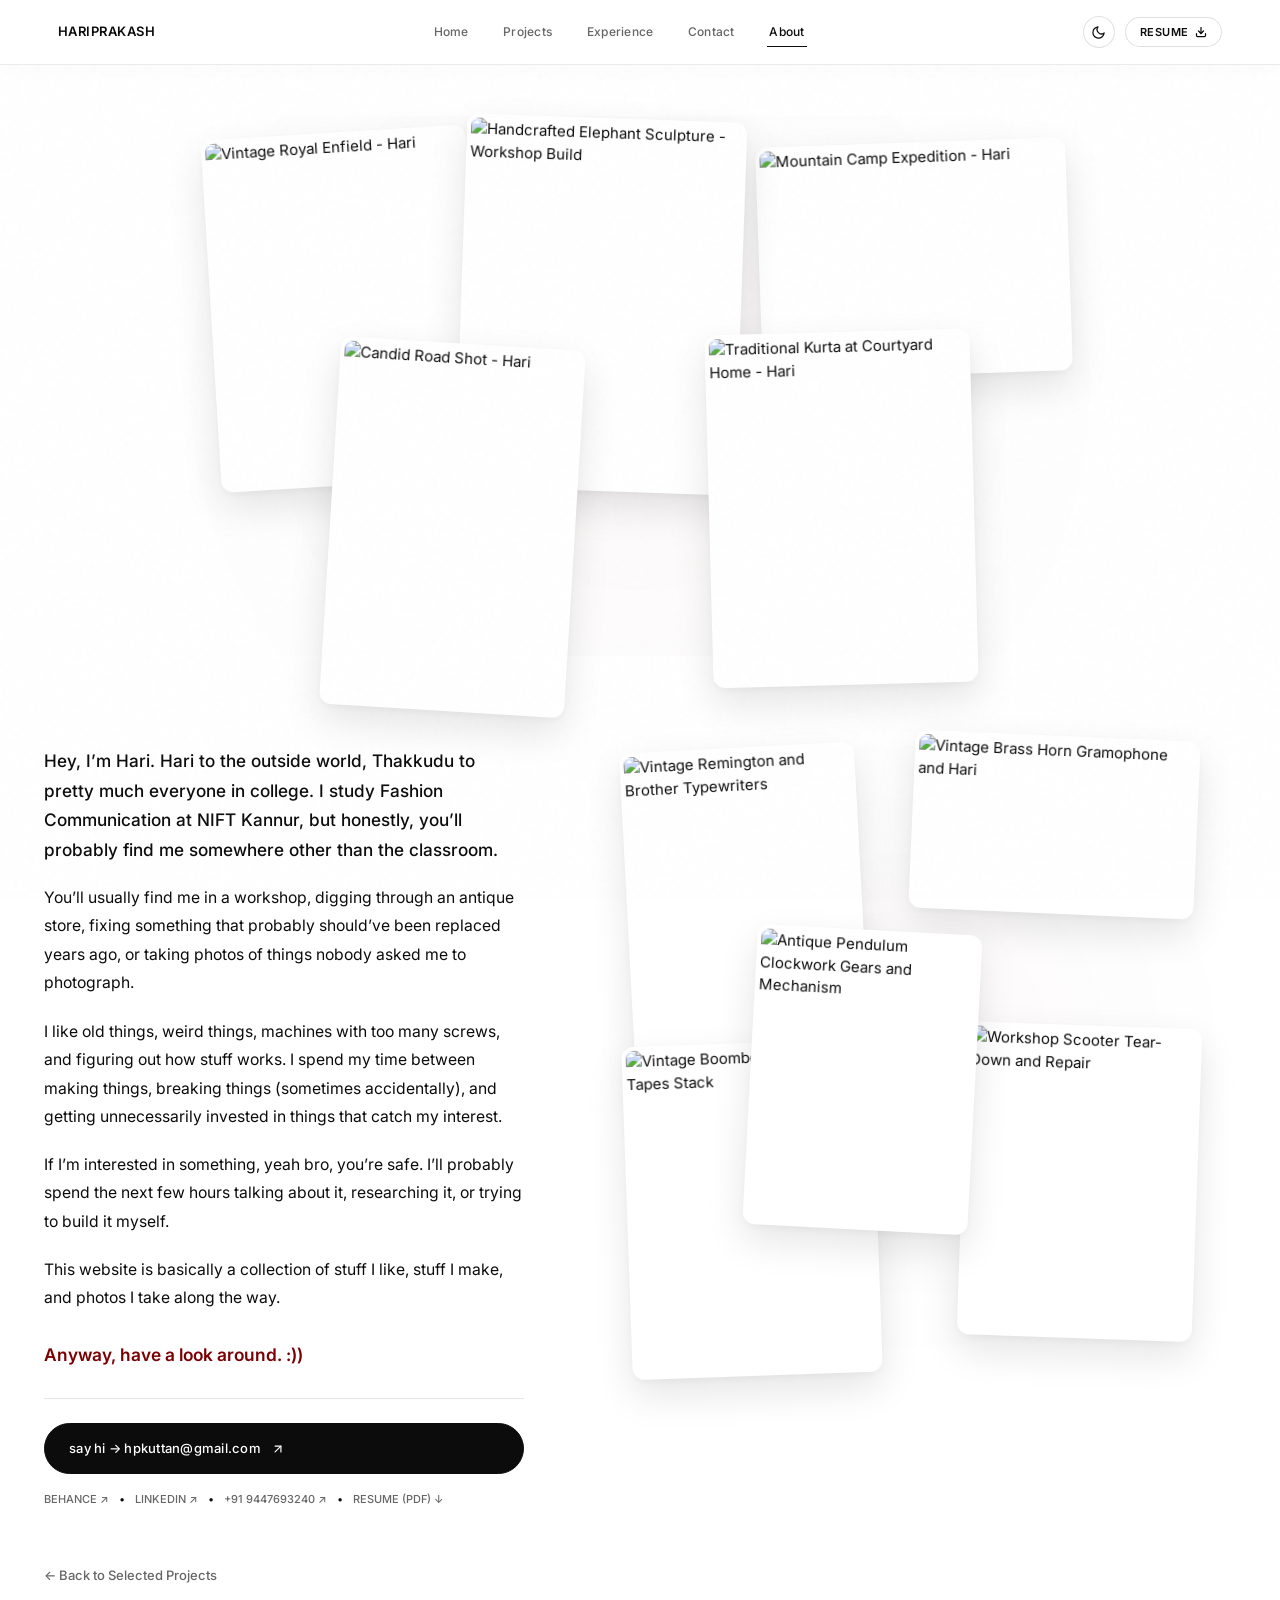
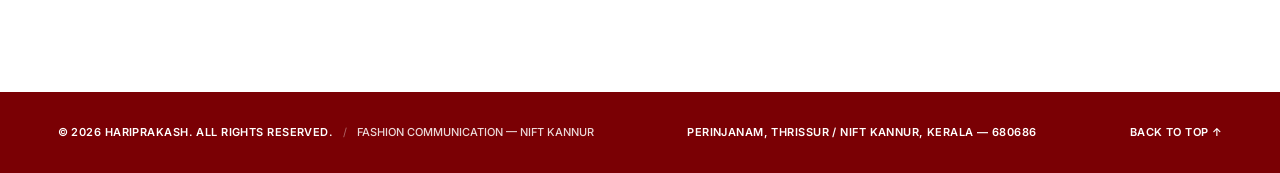
==== commit 87b84e6e: "Add files via upload" ====
--- a/about.html
+++ b/about.html
@@ -2,14 +2,17 @@
 <html lang="en">
 <head>
   <meta charset="UTF-8">
-  <meta name="viewport" content="width=device-width, initial-scale=1.0">
+  <meta name="viewport" content="width=device-width, initial-scale=1.0, viewport-fit=cover">
+  <meta name="theme-color" content="#ffffff" id="metaThemeColor">
   <title>About — Hariprakash | Fashion Communication & 3D Spatial Design</title>
+  <link rel="icon" type="image/svg+xml" href="assets/favicon.svg">
+  <link rel="apple-touch-icon" href="assets/favicon.svg">
   <link rel="preconnect" href="https://fonts.googleapis.com">
   <link rel="preconnect" href="https://fonts.gstatic.com" crossorigin>
   <link href="https://fonts.googleapis.com/css2?family=Inter:wght@300;400;500;600;700;800&display=swap" rel="stylesheet">
   <link rel="stylesheet" href="styles.css">
 </head>
-<body class="theme-white">
+<body class="theme-light">
 
   <!-- Subtle Paper Grain -->
   <div class="grain-overlay"></div>
@@ -17,11 +20,21 @@
   <!-- Top Navigation Bar: Minimalist Translucent Header -->
   <header class="header">
     <div class="header-left">
+      <!-- Mobile Hamburger Menu Button (Shown on Phone, on the Left) -->
+      <button class="mobile-menu-btn" id="mobileMenuBtn" aria-label="Toggle navigation menu" aria-expanded="false">
+        <span class="hamburger-box">
+          <span class="hamburger-line line-top"></span>
+          <span class="hamburger-line line-mid"></span>
+          <span class="hamburger-line line-bot"></span>
+        </span>
+      </button>
+
       <a href="index.html#hero" class="brand-link">
         <span class="brand-name">HARIPRAKASH</span>
       </a>
     </div>
 
+    <!-- Desktop Navigation Links (Hidden on Phone/Mobile) -->
     <nav class="header-nav" id="headerNav">
       <a href="index.html#hero" class="nav-link">Home</a>
       <a href="index.html#projects" class="nav-link">Projects</a>
@@ -31,6 +44,27 @@
     </nav>
 
     <div class="header-right">
+      <button class="theme-toggle-btn" id="themeToggleBtn" aria-label="Toggle theme" title="Toggle theme (System / Dark / Light)">
+        <span class="theme-icon-moon" aria-hidden="true">
+          <svg width="15" height="15" viewBox="0 0 24 24" fill="none" stroke="currentColor" stroke-width="2" stroke-linecap="round" stroke-linejoin="round">
+            <path d="M21 12.79A9 9 0 1 1 11.21 3 7 7 0 0 0 21 12.79z"></path>
+          </svg>
+        </span>
+        <span class="theme-icon-sun" aria-hidden="true">
+          <svg width="15" height="15" viewBox="0 0 24 24" fill="none" stroke="currentColor" stroke-width="2" stroke-linecap="round" stroke-linejoin="round">
+            <circle cx="12" cy="12" r="5"></circle>
+            <line x1="12" y1="1" x2="12" y2="3"></line>
+            <line x1="12" y1="21" x2="12" y2="23"></line>
+            <line x1="4.22" y1="4.22" x2="5.64" y2="5.64"></line>
+            <line x1="18.36" y1="18.36" x2="19.78" y2="19.78"></line>
+            <line x1="1" y1="12" x2="3" y2="12"></line>
+            <line x1="21" y1="12" x2="23" y2="12"></line>
+            <line x1="4.22" y1="19.78" x2="5.64" y2="18.36"></line>
+            <line x1="18.36" y1="5.64" x2="19.78" y2="4.22"></line>
+          </svg>
+        </span>
+      </button>
+
       <a href="assets/Hariprakash_Resume.pdf" download="Hariprakash_Resume.pdf" class="resume-download-btn" id="resumeDownloadBtn">
         <span class="resume-btn-label">Resume</span>
         <svg class="resume-btn-icon" width="12" height="12" viewBox="0 0 24 24" fill="none" stroke="currentColor" stroke-width="2.5" stroke-linecap="round" stroke-linejoin="round">
@@ -41,6 +75,125 @@
       </a>
     </div>
   </header>
+
+  <!-- Full-Screen Mobile Navigation Drawer -->
+  <div class="mobile-nav-drawer" id="mobileNavDrawer" aria-hidden="true">
+    <div class="mobile-nav-backdrop" id="mobileNavBackdrop"></div>
+    <div class="mobile-nav-panel">
+      <div class="mobile-nav-header">
+        <span class="mobile-nav-brand">HARIPRAKASH</span>
+        <button class="mobile-nav-close-btn" id="mobileNavCloseBtn" aria-label="Close menu">
+          <svg width="20" height="20" viewBox="0 0 24 24" fill="none" stroke="currentColor" stroke-width="2" stroke-linecap="round" stroke-linejoin="round">
+            <line x1="18" y1="6" x2="6" y2="18"></line>
+            <line x1="6" y1="6" x2="18" y2="18"></line>
+          </svg>
+        </button>
+      </div>
+
+      <nav class="mobile-nav-menu">
+        <a href="index.html#hero" class="mobile-menu-link">
+          <div class="menu-link-main">
+            <span class="menu-link-icon-wrap" aria-hidden="true">
+              <svg width="17" height="17" viewBox="0 0 24 24" fill="none" stroke="currentColor" stroke-width="1.8" stroke-linecap="round" stroke-linejoin="round">
+                <path d="M3 9l9-7 9 7v11a2 2 0 0 1-2 2H5a2 2 0 0 1-2-2z"></path>
+                <polyline points="9 22 9 12 15 12 15 22"></polyline>
+              </svg>
+            </span>
+            <span class="menu-link-text">Home</span>
+          </div>
+          <span class="menu-link-arrow" aria-hidden="true">
+            <svg width="14" height="14" viewBox="0 0 24 24" fill="none" stroke="currentColor" stroke-width="2" stroke-linecap="round" stroke-linejoin="round">
+              <polyline points="9 18 15 12 9 6"></polyline>
+            </svg>
+          </span>
+        </a>
+
+        <a href="index.html#projects" class="mobile-menu-link">
+          <div class="menu-link-main">
+            <span class="menu-link-icon-wrap" aria-hidden="true">
+              <svg width="17" height="17" viewBox="0 0 24 24" fill="none" stroke="currentColor" stroke-width="1.8" stroke-linecap="round" stroke-linejoin="round">
+                <rect x="3" y="3" width="7" height="7"></rect>
+                <rect x="14" y="3" width="7" height="7"></rect>
+                <rect x="14" y="14" width="7" height="7"></rect>
+                <rect x="3" y="14" width="7" height="7"></rect>
+              </svg>
+            </span>
+            <span class="menu-link-text">Projects</span>
+          </div>
+          <span class="menu-link-arrow" aria-hidden="true">
+            <svg width="14" height="14" viewBox="0 0 24 24" fill="none" stroke="currentColor" stroke-width="2" stroke-linecap="round" stroke-linejoin="round">
+              <polyline points="9 18 15 12 9 6"></polyline>
+            </svg>
+          </span>
+        </a>
+
+        <a href="index.html#experience" class="mobile-menu-link">
+          <div class="menu-link-main">
+            <span class="menu-link-icon-wrap" aria-hidden="true">
+              <svg width="17" height="17" viewBox="0 0 24 24" fill="none" stroke="currentColor" stroke-width="1.8" stroke-linecap="round" stroke-linejoin="round">
+                <rect x="2" y="7" width="20" height="14" rx="2" ry="2"></rect>
+                <path d="M16 21V5a2 2 0 0 0-2-2h-4a2 2 0 0 0-2 2v16"></path>
+              </svg>
+            </span>
+            <span class="menu-link-text">Experience</span>
+          </div>
+          <span class="menu-link-arrow" aria-hidden="true">
+            <svg width="14" height="14" viewBox="0 0 24 24" fill="none" stroke="currentColor" stroke-width="2" stroke-linecap="round" stroke-linejoin="round">
+              <polyline points="9 18 15 12 9 6"></polyline>
+            </svg>
+          </span>
+        </a>
+
+        <a href="index.html#contact" class="mobile-menu-link">
+          <div class="menu-link-main">
+            <span class="menu-link-icon-wrap" aria-hidden="true">
+              <svg width="17" height="17" viewBox="0 0 24 24" fill="none" stroke="currentColor" stroke-width="1.8" stroke-linecap="round" stroke-linejoin="round">
+                <line x1="22" y1="2" x2="11" y2="13"></line>
+                <polygon points="22 2 15 22 11 13 2 9 22 2"></polygon>
+              </svg>
+            </span>
+            <span class="menu-link-text">Contact</span>
+          </div>
+          <span class="menu-link-arrow" aria-hidden="true">
+            <svg width="14" height="14" viewBox="0 0 24 24" fill="none" stroke="currentColor" stroke-width="2" stroke-linecap="round" stroke-linejoin="round">
+              <polyline points="9 18 15 12 9 6"></polyline>
+            </svg>
+          </span>
+        </a>
+
+        <a href="about.html" class="mobile-menu-link active">
+          <div class="menu-link-main">
+            <span class="menu-link-icon-wrap" aria-hidden="true">
+              <svg width="17" height="17" viewBox="0 0 24 24" fill="none" stroke="currentColor" stroke-width="1.8" stroke-linecap="round" stroke-linejoin="round">
+                <circle cx="12" cy="7" r="4"></circle>
+                <path d="M5.5 21a6.5 6.5 0 0 1 13 0"></path>
+              </svg>
+            </span>
+            <span class="menu-link-text">About & Archive</span>
+          </div>
+          <span class="menu-link-arrow" aria-hidden="true">
+            <svg width="14" height="14" viewBox="0 0 24 24" fill="none" stroke="currentColor" stroke-width="2" stroke-linecap="round" stroke-linejoin="round">
+              <polyline points="9 18 15 12 9 6"></polyline>
+            </svg>
+          </span>
+        </a>
+      </nav>
+
+      <div class="mobile-nav-footer">
+        <div class="mobile-nav-info">
+          <span class="mobile-nav-inst">FASHION COMMUNICATION — NIFT KANNUR</span>
+          <a href="mailto:hpkuttan@gmail.com" class="mobile-nav-email">hpkuttan@gmail.com ↗</a>
+        </div>
+        <div class="mobile-nav-actions">
+          <a href="https://www.behance.net/harikuttan" target="_blank" rel="noopener" class="mobile-subtle-link">Behance ↗</a>
+          <span class="sub-sep">•</span>
+          <a href="https://www.linkedin.com/in/hariprakash-kannamkulath/" target="_blank" rel="noopener" class="mobile-subtle-link">LinkedIn ↗</a>
+          <span class="sub-sep">•</span>
+          <a href="assets/Hariprakash_Resume.pdf" download="Hariprakash_Resume.pdf" class="mobile-subtle-link">Resume ↓</a>
+        </div>
+      </div>
+    </div>
+  </div>
 
   <!-- Main Editorial Visual Storytelling: Top Collage (Hari's Photos) + Content & Antiques Section -->
   <main id="mainContent">
--- a/styles.css
+++ b/styles.css
@@ -4,27 +4,141 @@
    TYPOGRAPHY: GLOBALLY ACCEPTED CLEAN SANS-SERIF (INTER)
    ========================================================================== */
 
-:root {
+:root,
+html[data-theme="light"],
+body[data-theme="light"],
+.theme-light {
   --bg-primary: #ffffff;
   --bg-secondary: #f8f8f8;
   --bg-tertiary: #f0f0f0;
+  --bg-glass: rgba(255, 255, 255, 0.85);
+  --bg-card: #ffffff;
   --text-main: #0c0c0c;
   --text-muted: #666666;
   --text-light: #999999;
   --border-light: #e5e5e5;
+  --border-glass: rgba(0, 0, 0, 0.08);
   --border-dark: #0c0c0c;
   --accent-dot: #e23e1d;
 
-  /* Royal Red Brand Signature (matching 3D portrait cutout background) */
+  /* Royal Red Brand Signature */
   --royal-red: #7a0004;
   --royal-red-dark: #680002;
   --royal-red-light: #8b0006;
+  --royal-red-glow: rgba(122, 0, 4, 0.35);
+
+  --btn-bg: rgba(255, 255, 255, 0.75);
+  --btn-border: rgba(0, 0, 0, 0.12);
+  --modal-nav-bg: rgba(0, 0, 0, 0.04);
+  --card-shadow: 0 16px 38px rgba(0, 0, 0, 0.10), 0 3px 8px rgba(0, 0, 0, 0.04);
+  --card-shadow-hover: 0 32px 70px rgba(0, 0, 0, 0.22), 0 8px 18px rgba(0, 0, 0, 0.08);
+  --grain-opacity: 0.025;
 
   /* Globally Accepted Minimal Font Family */
   --font-primary: 'Inter', -apple-system, BlinkMacSystemFont, 'Segoe UI', Roboto, Helvetica, Arial, sans-serif;
 
-  --page-margin: clamp(20px, 4.5vw, 64px);
+  --page-margin: clamp(16px, 4.5vw, 64px);
   --transition-smooth: cubic-bezier(0.16, 1, 0.3, 1);
+  color-scheme: light;
+}
+
+/* System Dark Mode (Active when system is dark AND user hasn't explicitly forced light) */
+@media (prefers-color-scheme: dark) {
+  :root:not([data-theme="light"]),
+  html:not([data-theme="light"]),
+  body:not([data-theme="light"]) {
+    --bg-primary: #0a0a0a;
+    --bg-secondary: #121212;
+    --bg-tertiary: #1a1a1a;
+    --bg-glass: rgba(10, 10, 10, 0.88);
+    --bg-card: #141414;
+    --text-main: #f5f5f5;
+    --text-muted: #a3a3a3;
+    --text-light: #707070;
+    --border-light: rgba(255, 255, 255, 0.12);
+    --border-glass: rgba(255, 255, 255, 0.10);
+    --border-dark: #f5f5f5;
+    --accent-dot: #ff4726;
+
+    --royal-red: #c41e26;
+    --royal-red-dark: #9e0e14;
+    --royal-red-light: #e0323a;
+    --royal-red-glow: rgba(196, 30, 38, 0.5);
+
+    --btn-bg: rgba(255, 255, 255, 0.08);
+    --btn-border: rgba(255, 255, 255, 0.16);
+    --modal-nav-bg: rgba(255, 255, 255, 0.08);
+    --card-shadow: 0 16px 38px rgba(0, 0, 0, 0.65), 0 3px 8px rgba(0, 0, 0, 0.4);
+    --card-shadow-hover: 0 32px 70px rgba(0, 0, 0, 0.85), 0 8px 18px rgba(0, 0, 0, 0.5);
+    --grain-opacity: 0.04;
+    color-scheme: dark;
+  }
+}
+
+/* Explicit Dark Theme (Highest Priority) */
+:root[data-theme="dark"],
+html[data-theme="dark"],
+body[data-theme="dark"],
+[data-theme="dark"],
+.theme-dark {
+  --bg-primary: #0a0a0a !important;
+  --bg-secondary: #121212 !important;
+  --bg-tertiary: #1a1a1a !important;
+  --bg-glass: rgba(10, 10, 10, 0.88) !important;
+  --bg-card: #141414 !important;
+  --text-main: #f5f5f5 !important;
+  --text-muted: #a3a3a3 !important;
+  --text-light: #707070 !important;
+  --border-light: rgba(255, 255, 255, 0.12) !important;
+  --border-glass: rgba(255, 255, 255, 0.10) !important;
+  --border-dark: #f5f5f5 !important;
+  --accent-dot: #ff4726 !important;
+
+  --royal-red: #c41e26 !important;
+  --royal-red-dark: #9e0e14 !important;
+  --royal-red-light: #e0323a !important;
+  --royal-red-glow: rgba(196, 30, 38, 0.5) !important;
+
+  --btn-bg: rgba(255, 255, 255, 0.08) !important;
+  --btn-border: rgba(255, 255, 255, 0.16) !important;
+  --modal-nav-bg: rgba(255, 255, 255, 0.08) !important;
+  --card-shadow: 0 16px 38px rgba(0, 0, 0, 0.65), 0 3px 8px rgba(0, 0, 0, 0.4) !important;
+  --card-shadow-hover: 0 32px 70px rgba(0, 0, 0, 0.85), 0 8px 18px rgba(0, 0, 0, 0.5) !important;
+  --grain-opacity: 0.04 !important;
+  color-scheme: dark !important;
+}
+
+/* Explicit Light Theme (Highest Priority) */
+:root[data-theme="light"],
+html[data-theme="light"],
+body[data-theme="light"],
+[data-theme="light"],
+.theme-light {
+  --bg-primary: #ffffff !important;
+  --bg-secondary: #f8f8f8 !important;
+  --bg-tertiary: #f0f0f0 !important;
+  --bg-glass: rgba(255, 255, 255, 0.85) !important;
+  --bg-card: #ffffff !important;
+  --text-main: #0c0c0c !important;
+  --text-muted: #666666 !important;
+  --text-light: #999999 !important;
+  --border-light: #e5e5e5 !important;
+  --border-glass: rgba(0, 0, 0, 0.08) !important;
+  --border-dark: #0c0c0c !important;
+  --accent-dot: #e23e1d !important;
+
+  --royal-red: #7a0004 !important;
+  --royal-red-dark: #680002 !important;
+  --royal-red-light: #8b0006 !important;
+  --royal-red-glow: rgba(122, 0, 4, 0.35) !important;
+
+  --btn-bg: rgba(255, 255, 255, 0.75) !important;
+  --btn-border: rgba(0, 0, 0, 0.12) !important;
+  --modal-nav-bg: rgba(0, 0, 0, 0.04) !important;
+  --card-shadow: 0 16px 38px rgba(0, 0, 0, 0.10), 0 3px 8px rgba(0, 0, 0, 0.04) !important;
+  --card-shadow-hover: 0 32px 70px rgba(0, 0, 0, 0.22), 0 8px 18px rgba(0, 0, 0, 0.08) !important;
+  --grain-opacity: 0.025 !important;
+  color-scheme: light !important;
 }
 
 *, *::before, *::after {
@@ -62,7 +176,7 @@
   height: 100vh;
   pointer-events: none;
   z-index: 999;
-  opacity: 0.025;
+  opacity: var(--grain-opacity, 0.025);
   background-image: url("data:image/svg+xml,%3Csvg viewBox='0 0 200 200' xmlns='http://www.w3.org/2000/svg'%3E%3Cfilter id='noiseFilter'%3E%3CfeTurbulence type='fractalNoise' baseFrequency='0.85' numOctaves='3' stitchTiles='stitch'/%3E%3C/filter%3E%3Crect width='100%25' height='100%25' filter='url(%23noiseFilter)'/%3E%3C/svg%3E");
 }
 
@@ -79,15 +193,15 @@
   position: sticky;
   top: 0;
   width: 100%;
-  background: rgba(255, 255, 255, 0.72);
+  background: var(--bg-glass);
   backdrop-filter: blur(20px) saturate(180%);
   -webkit-backdrop-filter: blur(20px) saturate(180%);
   z-index: 1000;
   display: flex;
   justify-content: space-between;
   align-items: center;
-  padding: 18px var(--page-margin);
-  border-bottom: 1px solid rgba(0, 0, 0, 0.06);
+  padding: 16px var(--page-margin);
+  border-bottom: 1px solid var(--border-glass);
   box-shadow: 0 4px 20px rgba(0, 0, 0, 0.02);
   font-size: 12px;
   transition: background-color 0.3s ease, border-color 0.3s ease;
@@ -96,6 +210,7 @@
 .header-left {
   display: flex;
   align-items: center;
+  gap: 12px;
 }
 
 .brand-link {
@@ -147,7 +262,392 @@
 .header-right {
   display: flex;
   align-items: center;
+  gap: 10px;
+}
+
+/* Minimalist Dark / Light Mode Toggle Button */
+.theme-toggle-btn {
+  display: inline-flex;
+  align-items: center;
+  justify-content: center;
+  width: 32px;
+  height: 32px;
+  border-radius: 50%;
+  background: var(--btn-bg);
+  border: 1px solid var(--btn-border);
+  color: var(--text-main);
+  cursor: pointer;
+  transition: all 0.25s var(--transition-smooth);
+  backdrop-filter: blur(10px);
+  -webkit-backdrop-filter: blur(10px);
+  padding: 0;
+  flex-shrink: 0;
+}
+
+.theme-toggle-btn:hover {
+  background: var(--text-main);
+  color: var(--bg-primary);
+  border-color: var(--text-main);
+  transform: rotate(15deg) scale(1.05);
+}
+
+.theme-toggle-btn:active {
+  transform: scale(0.92);
+}
+
+/* Sun and Moon icon toggling based on theme */
+.theme-icon-sun,
+.theme-icon-moon {
+  display: flex;
+  align-items: center;
+  justify-content: center;
+  transition: transform 0.25s ease, opacity 0.25s ease;
+}
+
+/* Default Light: show moon (switch to dark), hide sun */
+.theme-icon-sun {
+  display: none !important;
+}
+.theme-icon-moon {
+  display: flex !important;
+}
+
+/* When dark mode (system default) */
+@media (prefers-color-scheme: dark) {
+  :root:not([data-theme="light"]) .theme-icon-sun,
+  html:not([data-theme="light"]) .theme-icon-sun,
+  body:not([data-theme="light"]) .theme-icon-sun {
+    display: flex !important;
+  }
+  :root:not([data-theme="light"]) .theme-icon-moon,
+  html:not([data-theme="light"]) .theme-icon-moon,
+  body:not([data-theme="light"]) .theme-icon-moon {
+    display: none !important;
+  }
+}
+
+/* Explicit Dark Theme: show sun (switch to light), hide moon */
+:root[data-theme="dark"] .theme-icon-sun,
+html[data-theme="dark"] .theme-icon-sun,
+body[data-theme="dark"] .theme-icon-sun,
+[data-theme="dark"] .theme-icon-sun,
+.theme-toggle-btn.is-dark .theme-icon-sun {
+  display: flex !important;
+}
+
+:root[data-theme="dark"] .theme-icon-moon,
+html[data-theme="dark"] .theme-icon-moon,
+body[data-theme="dark"] .theme-icon-moon,
+[data-theme="dark"] .theme-icon-moon,
+.theme-toggle-btn.is-dark .theme-icon-moon {
+  display: none !important;
+}
+
+/* Explicit Light Theme: show moon (switch to dark), hide sun */
+:root[data-theme="light"] .theme-icon-sun,
+html[data-theme="light"] .theme-icon-sun,
+body[data-theme="light"] .theme-icon-sun,
+[data-theme="light"] .theme-icon-sun,
+.theme-toggle-btn.is-light .theme-icon-sun {
+  display: none !important;
+}
+
+:root[data-theme="light"] .theme-icon-moon,
+html[data-theme="light"] .theme-icon-moon,
+body[data-theme="light"] .theme-icon-moon,
+[data-theme="light"] .theme-icon-moon,
+.theme-toggle-btn.is-light .theme-icon-moon {
+  display: flex !important;
+}
+
+/* --------------------------------------------------------------------------
+   Mobile Hamburger Menu Button & Full-Screen Drawer
+   -------------------------------------------------------------------------- */
+.mobile-menu-btn {
+  display: none;
+  align-items: center;
+  justify-content: center;
+  width: 36px;
+  height: 36px;
+  border-radius: 50%;
+  background: var(--btn-bg);
+  border: 1px solid var(--btn-border);
+  color: var(--text-main);
+  cursor: pointer;
+  padding: 0;
+  transition: all 0.25s var(--transition-smooth);
+  backdrop-filter: blur(10px);
+  -webkit-backdrop-filter: blur(10px);
+  flex-shrink: 0;
+}
+
+.mobile-menu-btn:hover {
+  background: var(--text-main);
+  color: var(--bg-primary);
+  border-color: var(--text-main);
+}
+
+.hamburger-box {
+  width: 17px;
+  height: 12px;
+  display: flex;
+  flex-direction: column;
+  justify-content: space-between;
+  position: relative;
+}
+
+.hamburger-line {
+  display: block;
+  width: 100%;
+  height: 1.5px;
+  background-color: currentColor;
+  border-radius: 2px;
+  transition: transform 0.25s var(--transition-smooth), opacity 0.2s ease;
+}
+
+/* Active Hamburger transforms into clean X */
+.mobile-menu-btn.is-active .line-top {
+  transform: translateY(5.25px) rotate(45deg);
+}
+
+.mobile-menu-btn.is-active .line-mid {
+  opacity: 0;
+  transform: scaleX(0);
+}
+
+.mobile-menu-btn.is-active .line-bot {
+  transform: translateY(-5.25px) rotate(-45deg);
+}
+
+/* Full-Screen Mobile Navigation Drawer */
+.mobile-nav-drawer {
+  position: fixed;
+  inset: 0;
+  width: 100vw;
+  height: 100vh;
+  height: 100dvh;
+  z-index: 2000;
+  pointer-events: none;
+  visibility: hidden;
+  transition: visibility 0.35s ease;
+}
+
+.mobile-nav-drawer.is-open {
+  pointer-events: auto;
+  visibility: visible;
+}
+
+.mobile-nav-backdrop {
+  position: absolute;
+  inset: 0;
+  width: 100%;
+  height: 100%;
+  background: rgba(0, 0, 0, 0.55);
+  backdrop-filter: blur(10px);
+  -webkit-backdrop-filter: blur(10px);
+  opacity: 0;
+  transition: opacity 0.35s ease;
+}
+
+.mobile-nav-drawer.is-open .mobile-nav-backdrop {
+  opacity: 1;
+}
+
+.mobile-nav-panel {
+  position: absolute;
+  top: 0;
+  left: 0;
+  width: 88vw;
+  max-width: 380px;
+  height: 100%;
+  height: 100dvh;
+  background: var(--bg-primary);
+  border-right: 1px solid var(--border-light);
+  display: flex;
+  flex-direction: column;
+  justify-content: space-between;
+  padding: max(20px, env(safe-area-inset-top)) 24px max(24px, env(safe-area-inset-bottom));
+  box-shadow: 10px 0 45px rgba(0, 0, 0, 0.3);
+  transform: translateX(-100%);
+  transition: transform 0.38s cubic-bezier(0.16, 1, 0.3, 1);
+  overflow-y: auto;
+  -webkit-overflow-scrolling: touch;
+}
+
+.mobile-nav-drawer.is-open .mobile-nav-panel {
+  transform: translateX(0);
+}
+
+.mobile-nav-header {
+  display: flex;
+  align-items: center;
+  justify-content: space-between;
+  padding-bottom: 20px;
+  border-bottom: 1px solid var(--border-light);
+}
+
+.mobile-nav-brand {
+  font-size: 13px;
+  font-weight: 700;
+  letter-spacing: 0.05em;
+  color: var(--text-main);
+  text-transform: uppercase;
+}
+
+.mobile-nav-close-btn {
+  width: 36px;
+  height: 36px;
+  border-radius: 50%;
+  background: var(--modal-nav-bg);
+  border: 1px solid var(--border-light);
+  color: var(--text-main);
+  display: flex;
+  align-items: center;
+  justify-content: center;
+  cursor: pointer;
+  transition: all 0.2s ease;
+}
+
+.mobile-nav-close-btn:hover {
+  background: var(--text-main);
+  color: var(--bg-primary);
+  border-color: var(--text-main);
+}
+
+.mobile-nav-menu {
+  display: flex;
+  flex-direction: column;
+  gap: 10px;
+  margin: 28px 0;
+}
+
+.mobile-menu-link {
+  display: flex;
+  align-items: center;
+  justify-content: space-between;
+  padding: 11px 14px;
+  text-decoration: none;
+  color: var(--text-main);
+  border-radius: 10px;
+  background: var(--bg-secondary);
+  border: 1px solid var(--border-light);
+  transition: all 0.22s var(--transition-smooth);
+}
+
+.mobile-menu-link:hover,
+.mobile-menu-link:active,
+.mobile-menu-link.active {
+  background: var(--bg-tertiary);
+  border-color: var(--royal-red);
+  color: var(--royal-red);
+  transform: translateX(4px);
+}
+
+.menu-link-main {
+  display: flex;
+  align-items: center;
+  gap: 13px;
+}
+
+.menu-link-icon-wrap {
+  width: 34px;
+  height: 34px;
+  border-radius: 8px;
+  background: var(--modal-nav-bg);
+  border: 1px solid var(--border-light);
+  color: var(--royal-red);
+  display: inline-flex;
+  align-items: center;
+  justify-content: center;
+  flex-shrink: 0;
+  transition: all 0.2s ease;
+}
+
+.mobile-menu-link:hover .menu-link-icon-wrap,
+.mobile-menu-link:active .menu-link-icon-wrap,
+.mobile-menu-link.active .menu-link-icon-wrap {
+  background: var(--royal-red);
+  color: #ffffff;
+  border-color: var(--royal-red);
+  transform: scale(1.05);
+}
+
+.menu-link-text {
+  font-family: var(--font-primary);
+  font-size: 14.5px;
+  font-weight: 500;
+  letter-spacing: 0.015em;
+  color: var(--text-main);
+  transition: color 0.2s ease;
+}
+
+.mobile-menu-link:hover .menu-link-text,
+.mobile-menu-link:active .menu-link-text,
+.mobile-menu-link.active .menu-link-text {
+  color: var(--royal-red);
+}
+
+.menu-link-arrow {
+  color: var(--text-light);
+  display: inline-flex;
+  align-items: center;
+  justify-content: center;
+  flex-shrink: 0;
+  transition: transform 0.2s ease, color 0.2s ease;
+}
+
+.mobile-menu-link:hover .menu-link-arrow,
+.mobile-menu-link:active .menu-link-arrow,
+.mobile-menu-link.active .menu-link-arrow {
+  transform: translateX(3px);
+  color: var(--royal-red);
+}
+
+.mobile-nav-footer {
+  padding-top: 24px;
+  border-top: 1px solid var(--border-light);
+  display: flex;
+  flex-direction: column;
   gap: 16px;
+}
+
+.mobile-nav-info {
+  display: flex;
+  flex-direction: column;
+  gap: 6px;
+}
+
+.mobile-nav-inst {
+  font-size: 10px;
+  font-weight: 600;
+  letter-spacing: 0.06em;
+  color: var(--text-light);
+  text-transform: uppercase;
+}
+
+.mobile-nav-email {
+  font-size: 13px;
+  color: var(--royal-red);
+  font-weight: 600;
+  text-decoration: none;
+}
+
+.mobile-nav-actions {
+  display: flex;
+  align-items: center;
+  gap: 10px;
+  font-size: 11px;
+  flex-wrap: wrap;
+}
+
+.mobile-subtle-link {
+  color: var(--text-muted);
+  text-decoration: none;
+  font-weight: 500;
+}
+
+.mobile-subtle-link:hover {
+  color: var(--royal-red);
 }
 
 .resume-download-btn {
@@ -155,11 +655,11 @@
   align-items: center;
   gap: 7px;
   text-decoration: none;
-  background: rgba(255, 255, 255, 0.65);
+  background: var(--btn-bg);
   backdrop-filter: blur(10px);
   -webkit-backdrop-filter: blur(10px);
   color: var(--text-main);
-  border: 1px solid rgba(0, 0, 0, 0.12);
+  border: 1px solid var(--btn-border);
   padding: 6px 14px;
   border-radius: 999px;
   font-size: 11px;
@@ -171,7 +671,7 @@
 
 .resume-download-btn:hover {
   background: var(--text-main);
-  color: #FFFFFF;
+  color: var(--bg-primary);
   border-color: var(--text-main);
 }
 
@@ -333,6 +833,7 @@
   justify-content: center;
   padding: 0 var(--page-margin);
   box-sizing: border-box;
+  overflow: hidden;
 }
 
 .hero-reference-grid {
@@ -344,15 +845,20 @@
   width: 100%;
   max-width: 1100px;
   margin: 0 auto;
-}
-
-/* Left Column: Portrait Image */
+  perspective: 1200px;
+  transform-style: preserve-3d;
+}
+
+/* Left Column: Portrait Image & Royal Red Card Background */
 .hero-image-col, .hero-left-col {
   display: flex;
   flex-direction: column;
   align-items: center;
   justify-content: center;
   width: 100%;
+  transform-style: preserve-3d;
+  will-change: transform, opacity;
+  transform-origin: center right;
 }
 
 /* Right Column: Left-Aligned Text Content */
@@ -363,6 +869,9 @@
   justify-content: center;
   text-align: left;
   width: 100%;
+  transform-style: preserve-3d;
+  will-change: transform, opacity;
+  transform-origin: center left;
 }
 
 .hero-greeting {
@@ -509,8 +1018,8 @@
   color: var(--text-muted);
   text-align: left;
   margin-top: 14px;
-  font-family: var(--font-mono, monospace);
-  letter-spacing: -0.01em;
+  font-family: var(--font-primary);
+  letter-spacing: 0.01em;
 }
 
 .portrait-location-caption:empty,
@@ -519,6 +1028,8 @@
   margin: 0;
   padding: 0;
 }
+
+
 
 
 /* --------------------------------------------------------------------------
@@ -791,12 +1302,16 @@
   position: absolute;
   bottom: 12px;
   left: 12px;
-  background: rgba(255, 255, 255, 0.94);
+  background: var(--bg-glass);
+  backdrop-filter: blur(8px);
+  -webkit-backdrop-filter: blur(8px);
+  border: 1px solid var(--border-light);
   padding: 4px 8px;
   font-size: 9px;
   font-weight: 500;
   color: var(--text-main);
   letter-spacing: 0.04em;
+  border-radius: 4px;
 }
 
 .diptych-caption {
@@ -893,15 +1408,19 @@
   position: absolute;
   bottom: 20px;
   left: 20px;
-  background: rgba(255, 255, 255, 0.95);
+  background: var(--bg-glass);
+  backdrop-filter: blur(8px);
+  -webkit-backdrop-filter: blur(8px);
+  border: 1px solid var(--border-light);
   padding: 6px 12px;
   font-size: 10px;
   font-weight: 600;
-  color: #000;
+  color: var(--text-main);
   display: flex;
   align-items: center;
   gap: 8px;
   letter-spacing: 0.04em;
+  border-radius: 4px;
 }
 
 /* ENTRY 04 & 06: Speculative Grids */
@@ -936,9 +1455,13 @@
   font-size: 9px;
   font-weight: 600;
   color: var(--text-main);
-  background: rgba(255, 255, 255, 0.92);
+  background: var(--bg-glass);
+  backdrop-filter: blur(8px);
+  -webkit-backdrop-filter: blur(8px);
+  border: 1px solid var(--border-light);
   padding: 5px 8px;
   letter-spacing: 0.04em;
+  border-radius: 4px;
 }
 
 .specimen-aside {
@@ -1200,9 +1723,9 @@
 .collage-card {
   position: absolute;
   border-radius: 12px;
-  background: #ffffff;
-  box-shadow: 0 16px 38px rgba(0, 0, 0, 0.10), 0 3px 8px rgba(0, 0, 0, 0.04);
-  border: 4px solid #ffffff;
+  background: var(--bg-card);
+  box-shadow: var(--card-shadow);
+  border: 4px solid var(--bg-card);
   cursor: pointer;
   overflow: hidden;
   will-change: transform;
@@ -1231,12 +1754,12 @@
 /* Card Hover Elevation & Physics */
 .collage-card:hover {
   z-index: 70 !important;
-  box-shadow: 0 32px 70px rgba(0, 0, 0, 0.22), 0 8px 18px rgba(0, 0, 0, 0.08);
+  box-shadow: var(--card-shadow-hover);
 }
 
 .collage-card.is-active-top {
   z-index: 90 !important;
-  box-shadow: 0 36px 80px rgba(0, 0, 0, 0.28), 0 10px 24px rgba(0, 0, 0, 0.1);
+  box-shadow: 0 36px 80px rgba(0, 0, 0, 0.35), 0 0 0 1px var(--border-light);
 }
 
 .collage-card:hover .collage-img {
@@ -1679,7 +2202,8 @@
   gap: 10px;
   padding: 13px 24px;
   background-color: var(--text-main);
-  color: #FFFFFF;
+  color: var(--bg-primary);
+  border: 1px solid var(--text-main);
   text-decoration: none;
   font-size: 13px;
   font-weight: 500;
@@ -1689,16 +2213,18 @@
 }
 
 .contact-primary-btn:hover {
-  background-color: #222222;
+  background-color: var(--royal-red);
+  border-color: var(--royal-red);
+  color: #ffffff;
   transform: translateY(-2px);
-  box-shadow: 0 8px 20px rgba(0,0,0,0.08);
+  box-shadow: 0 8px 20px var(--royal-red-glow);
 }
 
 .contact-copy-btn {
-  background: rgba(255, 255, 255, 0.7);
+  background: var(--btn-bg);
   backdrop-filter: blur(10px);
   -webkit-backdrop-filter: blur(10px);
-  border: 1px solid rgba(0, 0, 0, 0.12);
+  border: 1px solid var(--btn-border);
   color: var(--text-main);
   padding: 13px 20px;
   border-radius: 999px;
@@ -1712,7 +2238,8 @@
 }
 
 .contact-copy-btn:hover {
-  background: rgba(255, 255, 255, 0.95);
+  background: var(--text-main);
+  color: var(--bg-primary);
   border-color: var(--text-main);
 }
 
@@ -1829,10 +2356,10 @@
   left: 0;
   width: 100%;
   height: 64px;
-  background: rgba(255, 255, 255, 0.88);
+  background: var(--bg-glass);
   backdrop-filter: blur(16px);
   -webkit-backdrop-filter: blur(16px);
-  border-bottom: 1px solid var(--border-light);
+  border-bottom: 1px solid var(--border-glass);
   display: flex;
   justify-content: space-between;
   align-items: center;
@@ -1842,10 +2369,10 @@
 
 .modal-nav-back,
 .modal-nav-close {
-  background: rgba(0, 0, 0, 0.035);
+  background: var(--modal-nav-bg);
   backdrop-filter: blur(8px);
   -webkit-backdrop-filter: blur(8px);
-  border: 1px solid rgba(0, 0, 0, 0.08);
+  border: 1px solid var(--border-light);
   border-radius: 6px;
   padding: 8px 16px;
   font-family: inherit;
@@ -1863,7 +2390,7 @@
 .modal-nav-back:hover,
 .modal-nav-close:hover {
   background: var(--text-main);
-  color: #ffffff;
+  color: var(--bg-primary);
   border-color: var(--text-main);
   transform: translateY(-1px);
 }
@@ -1873,14 +2400,14 @@
   font-weight: 600;
   padding: 2px 5px;
   border-radius: 3px;
-  background: rgba(0, 0, 0, 0.07);
+  background: var(--btn-border);
   color: var(--text-muted);
   line-height: 1;
 }
 
 .modal-nav-close:hover .modal-esc-tag {
-  background: rgba(255, 255, 255, 0.25);
-  color: #ffffff;
+  background: var(--border-glass);
+  color: var(--bg-primary);
 }
 
 .modal-nav-center {
@@ -2018,18 +2545,18 @@
   font-size: 12px;
   font-weight: 500;
   color: var(--text-main);
-  background: rgba(0, 0, 0, 0.035);
+  background: var(--btn-bg);
   backdrop-filter: blur(8px);
   -webkit-backdrop-filter: blur(8px);
   padding: 7px 14px;
   border-radius: 999px;
-  border: 1px solid rgba(0, 0, 0, 0.08);
+  border: 1px solid var(--btn-border);
   transition: all 0.2s ease;
 }
 
 .tool-badge:hover {
-  background: rgba(0, 0, 0, 0.06);
-  border-color: rgba(0, 0, 0, 0.16);
+  background: var(--border-light);
+  border-color: var(--text-main);
 }
 
 .tool-icon {
@@ -2164,9 +2691,9 @@
   align-items: center;
   gap: 8px;
   padding: 13px 22px;
-  background: rgba(0, 0, 0, 0.04);
-  color: var(--text-main);
-  border: 1px solid rgba(0, 0, 0, 0.08);
+  background: var(--modal-nav-bg);
+  color: var(--text-main);
+  border: 1px solid var(--border-light);
   font-family: inherit;
   font-size: 11px;
   font-weight: 500;
@@ -2178,7 +2705,7 @@
 
 .modal-footer-back-btn:hover {
   background: var(--text-main);
-  color: #ffffff;
+  color: var(--bg-primary);
   border-color: var(--text-main);
 }
 
@@ -2244,13 +2771,13 @@
 }
 
 /* --------------------------------------------------------------------------
-   RESPONSIVE DESIGN
+   RESPONSIVE DESIGN (TABLET & MOBILE)
    -------------------------------------------------------------------------- */
 @media (max-width: 900px) {
   .hero-section {
     height: auto;
-    min-height: calc(100vh - 72px);
-    padding: 60px var(--page-margin);
+    min-height: calc(100vh - 68px);
+    padding: 48px var(--page-margin) 56px;
   }
 
   .manifesto-ticker {
@@ -2259,13 +2786,20 @@
 
   .hero-reference-grid {
     grid-template-columns: 1fr;
-    gap: 40px;
+    gap: 36px;
     text-align: center;
   }
 
-  .hero-left-col {
+  .hero-image-col, .hero-left-col {
     align-items: center;
     text-align: center;
+    width: 100%;
+  }
+
+  .hero-content-col, .hero-right-col {
+    align-items: center;
+    text-align: center;
+    width: 100%;
   }
 
   .hero-greeting,
@@ -2277,13 +2811,10 @@
     margin-right: auto;
   }
 
-  .hero-right-col {
-    align-items: center;
-    width: 100%;
-  }
-
+  .portrait-3d-wrapper,
   .portrait-card-container {
-    max-width: 380px;
+    max-width: 330px;
+    margin: 0 auto;
   }
 
   .portrait-location-caption {
@@ -2325,7 +2856,14 @@
 
   .footer {
     flex-direction: column;
-    align-items: flex-start;
+    align-items: center;
+    text-align: center;
+    gap: 14px;
+  }
+
+  .footer-left, .footer-center, .footer-right {
+    width: 100%;
+    justify-content: center;
   }
 
   .index-header-row, .index-row {
@@ -2339,19 +2877,20 @@
 
   .projects-grid-4x4 {
     grid-template-columns: repeat(2, 1fr);
-    gap: 24px;
+    gap: 22px;
   }
 
   .header {
-    padding: 14px var(--page-margin);
-  }
-
+    padding: max(12px, env(safe-area-inset-top)) var(--page-margin) 12px;
+  }
+
+  /* Hide desktop text nav links on phone & tablet; show hamburger menu */
   .header-nav {
-    gap: 14px;
-  }
-
-  .nav-link {
-    font-size: 11px;
+    display: none !important;
+  }
+
+  .mobile-menu-btn {
+    display: inline-flex !important;
   }
 
   .timeline-row {
@@ -2388,36 +2927,36 @@
 }
 
 @media (max-width: 640px) {
+  :root {
+    --page-margin: 16px;
+  }
+
   .header {
-    padding: 12px var(--page-margin);
+    padding: max(10px, env(safe-area-inset-top)) 16px 10px;
+    gap: 10px;
+  }
+
+  .brand-name {
+    font-size: 12px;
+    letter-spacing: 0.03em;
+  }
+
+  .header-right {
     gap: 8px;
   }
 
-  .brand-name {
-    font-size: 11px;
-    letter-spacing: 0.02em;
-  }
-
-  .header-nav {
-    gap: 10px;
-    overflow-x: auto;
-    -webkit-overflow-scrolling: touch;
-    scrollbar-width: none;
-    max-width: 58vw;
-  }
-
-  .header-nav::-webkit-scrollbar {
-    display: none;
-  }
-
-  .nav-link {
-    font-size: 11px;
-    white-space: nowrap;
-    padding: 4px 2px;
+  .theme-toggle-btn {
+    width: 32px;
+    height: 32px;
+  }
+
+  .mobile-menu-btn {
+    width: 34px;
+    height: 34px;
   }
 
   .resume-download-btn {
-    padding: 5px 10px;
+    padding: 6px 10px;
     font-size: 10px;
   }
 
@@ -2425,30 +2964,225 @@
     display: none;
   }
 
+  /* Hero on mobile */
+  .hero-section {
+    padding: 28px var(--page-margin) 44px;
+    min-height: auto;
+  }
+
+  .hero-reference-grid {
+    gap: 28px;
+  }
+
+  .portrait-3d-wrapper,
+  .portrait-card-container {
+    max-width: 280px;
+    margin: 0 auto;
+  }
+
+  .hero-greeting {
+    font-size: 1.35rem;
+  }
+
+  .hero-giant-name {
+    font-size: clamp(2rem, 9.5vw, 3rem);
+    line-height: 1.15;
+    letter-spacing: -0.03em;
+  }
+
+  .hero-roles-primary {
+    font-size: 13.5px;
+    line-height: 1.45;
+    margin-top: 10px;
+  }
+
+  .hero-statement-text {
+    font-size: 14px;
+    line-height: 1.6;
+    margin-top: 14px;
+    max-width: 96%;
+  }
+
+  /* Projects grid on mobile */
+  .projects-section-header {
+    margin-bottom: 22px;
+  }
+
+  .projects-heading {
+    font-size: clamp(1.8rem, 6.5vw, 2.4rem);
+  }
+
+  .projects-grid-4x4 {
+    grid-template-columns: 1fr;
+    gap: 26px;
+  }
+
+  .card-media-box.kinetic-media-box {
+    aspect-ratio: 16 / 10;
+    border-radius: 12px;
+    margin-bottom: 12px;
+  }
+
+  .grid-card:active .card-media-box {
+    transform: scale(0.985);
+  }
+
+  .card-title {
+    font-size: 16.5px;
+  }
+
+  .card-statement {
+    font-size: 13px;
+    line-height: 1.5;
+  }
+
+  /* Modal on mobile */
+  .modal-window {
+    padding-bottom: max(32px, env(safe-area-inset-bottom));
+  }
+
+  .modal-container {
+    padding: 16px 16px 44px;
+  }
+
+  .modal-nav-bar {
+    height: 52px;
+    padding: max(6px, env(safe-area-inset-top)) 14px 6px;
+  }
+
+  .modal-title {
+    font-size: clamp(1.8rem, 7.5vw, 2.5rem);
+    line-height: 1.2;
+    margin: 10px 0 16px;
+  }
+
+  .modal-hero-image {
+    margin-bottom: 20px;
+    border-radius: 10px;
+  }
+
+  .modal-tools-row {
+    flex-direction: column;
+    align-items: flex-start;
+    gap: 8px;
+    margin-bottom: 18px;
+  }
+
+  .modal-meta-flow {
+    gap: 12px 18px;
+    font-size: 11.5px;
+    margin-bottom: 22px;
+  }
+
+  .modal-narrative {
+    font-size: 14.5px;
+    line-height: 1.7;
+  }
+
+  .modal-gallery-section {
+    margin-top: 32px;
+    padding-top: 24px;
+  }
+
+  .gallery-flow {
+    gap: 20px;
+  }
+
+  .modal-footer-action {
+    margin-top: 36px;
+    padding-top: 24px;
+    flex-direction: column;
+    align-items: stretch;
+    gap: 12px;
+  }
+
+  .behance-view-btn,
+  .modal-footer-back-btn {
+    width: 100%;
+    justify-content: center;
+    padding: 13px 18px;
+    font-size: 11px;
+    box-sizing: border-box;
+  }
+
+  /* Contact section on mobile */
   .contact-action-row {
     flex-direction: column;
     align-items: stretch;
-  }
-
-  .contact-primary-btn {
+    gap: 12px;
+  }
+
+  .contact-primary-btn,
+  .contact-copy-btn {
     width: 100%;
     justify-content: center;
-  }
-
-  .contact-copy-btn {
-    width: 100%;
-    text-align: center;
-  }
-
-  .hero-giant-name {
-    font-size: clamp(2.4rem, 10vw, 3.6rem);
-  }
-
+    padding: 13px 18px;
+    font-size: 12px;
+    box-sizing: border-box;
+  }
+
+  /* About page on mobile */
+  .about-page-section {
+    padding: 24px var(--page-margin) 60px;
+  }
+
+  .about-top-collage-section {
+    margin-bottom: 32px;
+  }
+
+  .interactive-collage-stage {
+    grid-template-columns: 1fr !important;
+    gap: 18px !important;
+  }
+
+  .interactive-collage-stage .collage-card {
+    height: auto !important;
+    aspect-ratio: 4 / 3 !important;
+    max-height: 360px !important;
+    border-radius: 12px !important;
+  }
+
+  .interactive-collage-stage .collage-card:active {
+    transform: scale(0.985);
+  }
+
+  .about-direct-story {
+    gap: 16px;
+    font-size: 14.5px;
+    line-height: 1.7;
+  }
+
+  .about-direct-story .about-lead-p {
+    font-size: 16px;
+    line-height: 1.6;
+  }
+
+  .about-direct-actions {
+    padding-top: 20px;
+    gap: 14px;
+  }
+
+  .footer {
+    padding: 20px 16px max(24px, env(safe-area-inset-bottom));
+  }
+}
+
+@media (max-width: 380px) {
+  .portrait-3d-wrapper,
   .portrait-card-container {
-    max-width: 100%;
-  }
-
-  .projects-grid-4x4 {
-    grid-template-columns: 1fr;
-  }
-}
+    max-width: 250px;
+  }
+
+  .brand-name {
+    font-size: 10.5px;
+  }
+
+  .nav-link {
+    font-size: 10px;
+    padding: 4px 1px;
+  }
+
+  .header-nav {
+    max-width: 45vw;
+  }
+}
